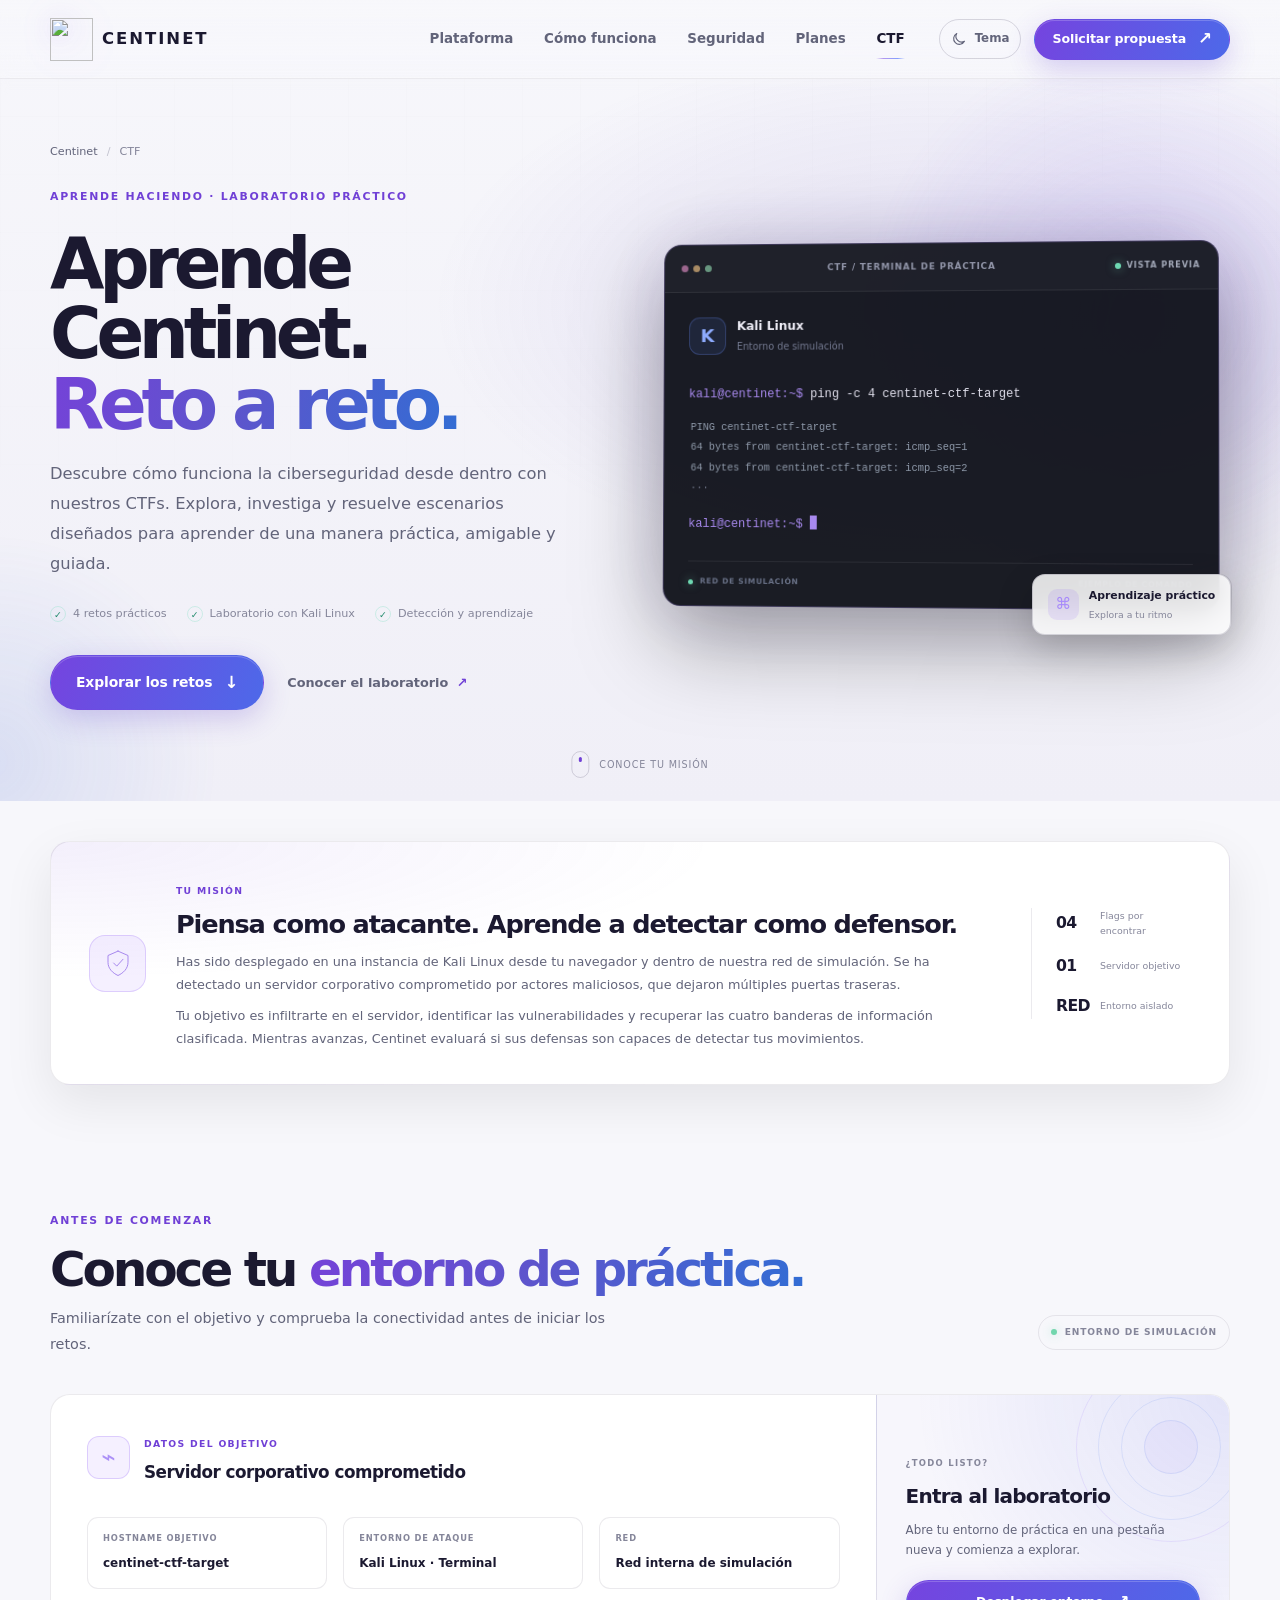
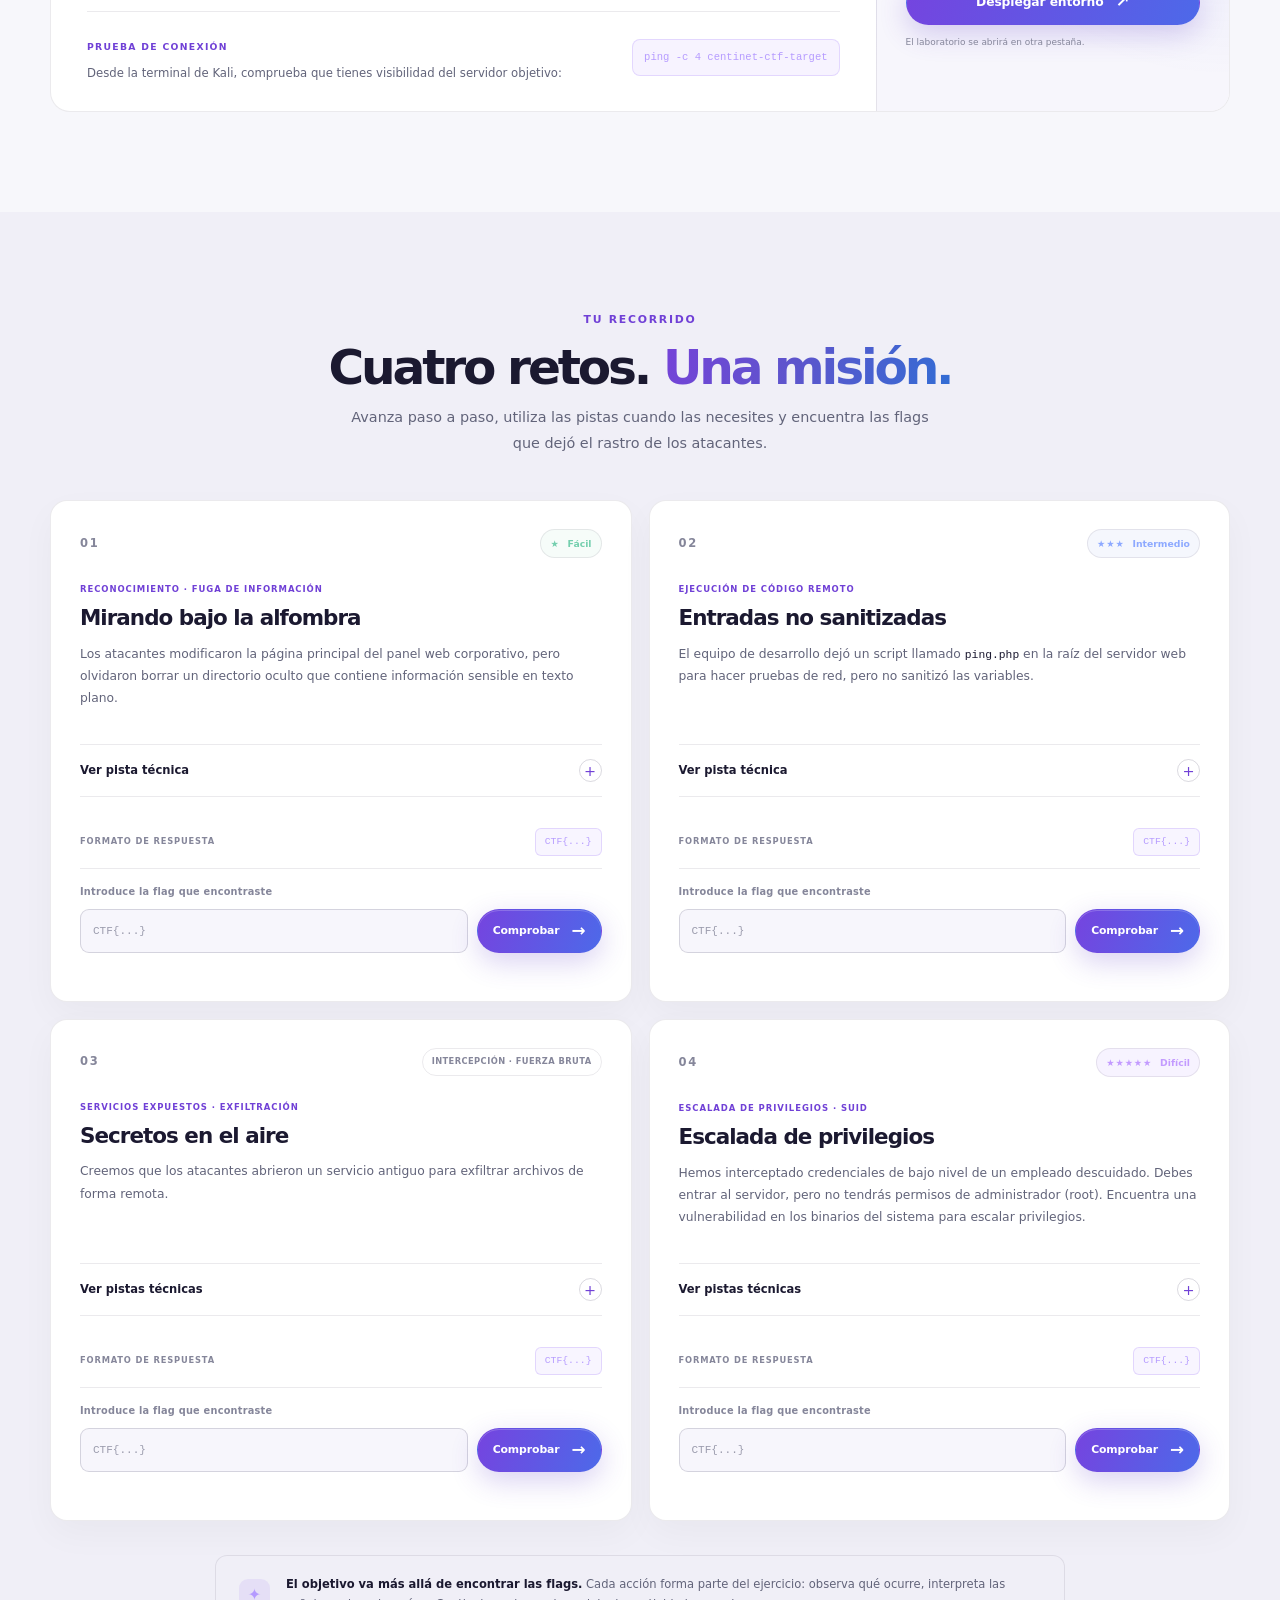
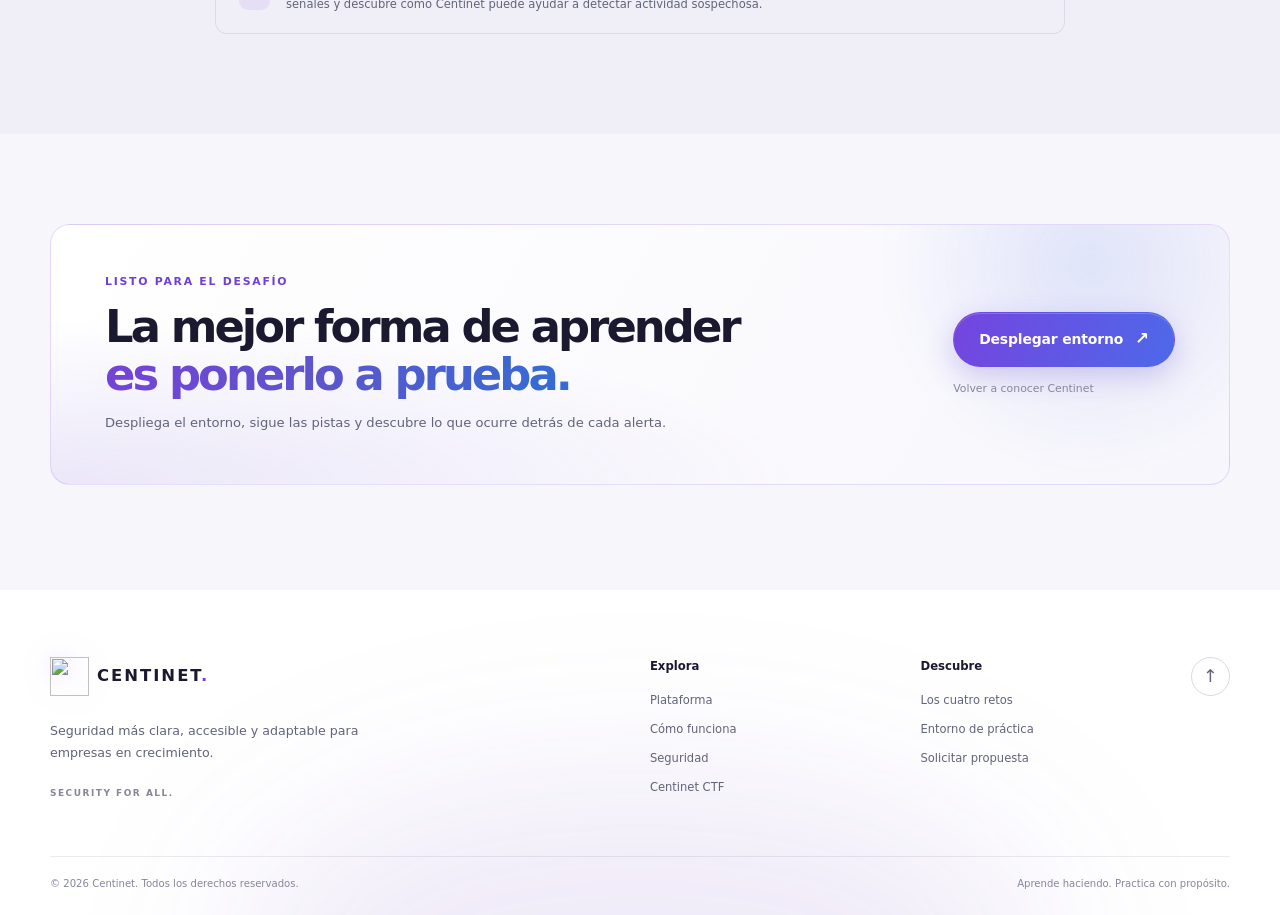
==== Web Site Centinet/ctf.html @ 675d6281 "Add files via upload" ====
<!doctype html>
<html lang="es" data-theme="dark">
<head>
  <meta charset="utf-8">
  <meta name="viewport" content="width=device-width, initial-scale=1">
  <meta name="theme-color" content="#080910">
  <meta name="color-scheme" content="dark light">
  <meta name="description" content="Aprende a utilizar Centinet con retos prácticos de ciberseguridad en un laboratorio controlado de Red Team.">
  <title>Centinet CTF — Aprende haciendo</title>
  <link rel="icon" type="image/png" href="assets/centinet-mark.png">
  <link rel="preload" as="image" href="assets/centinet-mark.png">
  <link rel="stylesheet" href="styles.css">
  <link rel="stylesheet" href="ctf.css">
  <script src="theme.js"></script>
</head>
<body class="ctf-page">
  <a class="skip-link" href="#contenido">Saltar al contenido</a>

  <header class="site-header" id="site-header">
    <div class="container nav-shell">
      <a class="brand" href="index.html" aria-label="Centinet, inicio">
        <img src="assets/centinet-mark.png" alt="" width="48" height="48">
        <span class="brand-word">CENTINET</span>
      </a>

      <nav class="site-nav" id="site-nav" aria-label="Navegación principal">
        <a href="index.html#plataforma">Plataforma</a>
        <a href="index.html#como-funciona">Cómo funciona</a>
        <a href="index.html#seguridad">Seguridad</a>
        <a href="index.html#planes">Planes</a>
        <a class="nav-ctf-link active" href="ctf.html" aria-current="page">CTF</a>
        <a class="nav-mobile-cta" href="index.html#contacto">Solicitar propuesta <span aria-hidden="true">↗</span></a>
      </nav>

      <div class="nav-actions">
        <button class="theme-toggle" type="button" aria-label="Activar modo claro" aria-pressed="false" title="Cambiar tema">
          <svg class="theme-icon theme-icon-sun" viewBox="0 0 24 24" aria-hidden="true"><circle cx="12" cy="12" r="4"></circle><path d="M12 2v2m0 16v2M4.93 4.93l1.42 1.42m11.3 11.3 1.42 1.42M2 12h2m16 0h2M4.93 19.07l1.42-1.42m11.3-11.3 1.42-1.42"></path></svg>
          <svg class="theme-icon theme-icon-moon" viewBox="0 0 24 24" aria-hidden="true"><path d="M20.2 15.4A8.5 8.5 0 0 1 8.6 3.8 8.6 8.6 0 1 0 20.2 15.4Z"></path></svg>
          <span class="theme-label">Tema</span>
        </button>
        <a class="button button-small button-primary nav-cta" href="index.html#contacto">Solicitar propuesta <span aria-hidden="true">↗</span></a>
        <button class="menu-toggle" type="button" aria-label="Abrir menú" aria-expanded="false" aria-controls="site-nav">
          <span></span><span></span>
        </button>
      </div>
    </div>
  </header>

  <main id="contenido">
    <section class="ctf-hero" id="inicio">
      <div class="ctf-hero-grid" aria-hidden="true"></div>
      <div class="ctf-glow ctf-glow-a" aria-hidden="true"></div>
      <div class="ctf-glow ctf-glow-b" aria-hidden="true"></div>
      <div class="container ctf-hero-layout">
        <div class="ctf-hero-copy reveal">
          <div class="ctf-breadcrumb"><a href="index.html">Centinet</a><span>/</span><span>CTF</span></div>
          <div class="eyebrow"></span> APRENDE HACIENDO · LABORATORIO PRÁCTICO</div>
          <h1>Aprende Centinet.<br><span class="gradient-text">Reto a reto.</span></h1>
          <p class="ctf-hero-lead">Descubre cómo funciona la ciberseguridad desde dentro con nuestros CTFs. Explora, investiga y resuelve escenarios diseñados para aprender de una manera práctica, amigable y guiada.</p>
          <div class="ctf-hero-points">
            <span><i aria-hidden="true">✓</i> 4 retos prácticos</span>
            <span><i aria-hidden="true">✓</i> Laboratorio con Kali Linux</span>
            <span><i aria-hidden="true">✓</i> Detección y aprendizaje</span>
          </div>
          <div class="ctf-hero-actions">
            <a class="button button-primary button-large" href="#retos">Explorar los retos <span aria-hidden="true">↓</span></a>
            <a class="ctf-text-link" href="#laboratorio">Conocer el laboratorio <span aria-hidden="true">↗</span></a>
          </div>
        </div>

        <div class="ctf-hero-visual reveal reveal-delay-2" aria-label="Vista ilustrativa del entorno de práctica Centinet CTF">
          <div class="ctf-console-card">
            <div class="ctf-console-top">
              <div class="window-controls" aria-hidden="true"><i></i><i></i><i></i></div>
              <span>CTF / TERMINAL DE PRÁCTICA</span>
              <span class="ctf-console-status"><i></i> VISTA PREVIA</span>
            </div>
            <div class="ctf-console-body">
              <div class="ctf-console-caption"><span class="ctf-kali-mark">K</span><span><b>Kali Linux</b><small>Entorno de simulación</small></span></div>
              <div class="terminal-line"><span class="terminal-prompt">kali@centinet:~$</span> ping -c 4 centinet-ctf-target</div>
              <div class="terminal-output">PING centinet-ctf-target<br>64 bytes from centinet-ctf-target: icmp_seq=1<br>64 bytes from centinet-ctf-target: icmp_seq=2<br><span class="terminal-muted">···</span></div>
              <div class="terminal-line terminal-line-ready"><span class="terminal-prompt">kali@centinet:~$</span> <span class="terminal-cursor"></span></div>
              <div class="ctf-console-footer"><span><i></i> RED DE SIMULACIÓN</span><span>EJEMPLO DE COMANDO</span></div>
            </div>
          </div>
          <div class="ctf-float-tag"><span class="ctf-float-icon">⌘</span><span><b>Aprendizaje práctico</b><small>Explora a tu ritmo</small></span></div>
        </div>
      </div>
      <a class="ctf-scroll" href="#mision"><span></span> Conoce tu misión</a>
    </section>

    <section class="ctf-intro-band" id="mision">
      <div class="container ctf-mission-card reveal">
        <div class="ctf-mission-icon" aria-hidden="true">
          <svg viewBox="0 0 48 48"><path d="M24 5 40 12v11c0 10-7.5 17-16 21C15.5 40 8 33 8 23V12l16-7Z"></path><path d="m17 24 5 5 10-11"></path></svg>
        </div>
        <div class="ctf-mission-copy">
          <span class="ctf-kicker">TU MISIÓN</span>
          <h2>Piensa como atacante. Aprende a detectar como defensor.</h2>
          <p>Has sido desplegado en una instancia de Kali Linux desde tu navegador y dentro de nuestra red de simulación. Se ha detectado un servidor corporativo comprometido por actores maliciosos, que dejaron múltiples puertas traseras.</p>
          <p>Tu objetivo es infiltrarte en el servidor, identificar las vulnerabilidades y recuperar las cuatro banderas de información clasificada. Mientras avanzas, Centinet evaluará si sus defensas son capaces de detectar tus movimientos.</p>
        </div>
        <div class="ctf-mission-stats" aria-label="Resumen del desafío">
          <div><strong>04</strong><span>Flags por encontrar</span></div>
          <div><strong>01</strong><span>Servidor objetivo</span></div>
          <div><strong>RED</strong><span>Entorno aislado</span></div>
        </div>
      </div>
    </section>

    <section class="ctf-section" id="laboratorio">
      <div class="container">
        <div class="ctf-section-heading reveal">
          <div>
            <div class="eyebrow"></span> ANTES DE COMENZAR</div>
            <h2>Conoce tu <span class="gradient-text">entorno de práctica.</span></h2>
            <p>Familiarízate con el objetivo y comprueba la conectividad antes de iniciar los retos.</p>
          </div>
          <div class="ctf-lab-chip"><span></span> ENTORNO DE SIMULACIÓN</div>
        </div>

        <div class="ctf-target-panel reveal">
          <div class="ctf-target-main">
            <div class="ctf-target-heading"><span class="ctf-target-symbol" aria-hidden="true">⌁</span><div><span class="ctf-kicker">DATOS DEL OBJETIVO</span><h3>Servidor corporativo comprometido</h3></div></div>
            <div class="ctf-target-grid">
              <div class="ctf-target-item"><span>HOSTNAME OBJETIVO</span><strong>centinet-ctf-target</strong></div>
              <div class="ctf-target-item"><span>ENTORNO DE ATAQUE</span><strong>Kali Linux · Terminal</strong></div>
              <div class="ctf-target-item"><span>RED</span><strong>Red interna de simulación</strong></div>
            </div>
            <div class="ctf-connect-check"><div><span class="ctf-kicker">PRUEBA DE CONEXIÓN</span><p>Desde la terminal de Kali, comprueba que tienes visibilidad del servidor objetivo:</p></div><code>ping -c 4 centinet-ctf-target</code></div>
          </div>
          <aside class="ctf-deploy-card">
            <span class="ctf-deploy-overline">¿TODO LISTO?</span>
            <div class="ctf-deploy-orbit" aria-hidden="true"><span></span><span></span><span></span></div>
            <h3>Entra al laboratorio</h3>
            <p>Abre tu entorno de práctica en una pestaña nueva y comienza a explorar.</p>
            <a class="button button-primary button-full" href="http://ctf.centinet.ctf" target="_blank" rel="noopener noreferrer">Desplegar entorno <span aria-hidden="true">↗</span></a>
            <small>El laboratorio se abrirá en otra pestaña.</small>
          </aside>
        </div>
      </div>
    </section>

    <section class="ctf-section ctf-challenges-section" id="retos">
      <div class="container">
        <div class="ctf-section-heading ctf-section-heading-centered reveal">
          <div class="eyebrow"></span> TU RECORRIDO</div>
          <h2>Cuatro retos. <span class="gradient-text">Una misión.</span></h2>
          <p>Avanza paso a paso, utiliza las pistas cuando las necesites y encuentra las flags que dejó el rastro de los atacantes.</p>
        </div>

        <div class="ctf-challenge-grid">
          <article class="ctf-challenge-card reveal">
            <div class="ctf-challenge-top"><span class="ctf-challenge-number">01</span><span class="ctf-difficulty difficulty-easy"><span aria-label="Una estrella de cinco">★</span><span>Fácil</span></span></div>
            <div class="ctf-challenge-category">RECONOCIMIENTO · FUGA DE INFORMACIÓN</div>
            <h3>Mirando bajo la alfombra</h3>
            <p class="ctf-challenge-context">Los atacantes modificaron la página principal del panel web corporativo, pero olvidaron borrar un directorio oculto que contiene información sensible en texto plano.</p>
            <details class="ctf-hints">
              <summary><span>Ver pista técnica</span><span class="ctf-details-plus" aria-hidden="true">+</span></summary>
              <div class="ctf-hint-content"><p>Abre Firefox dentro de Kali y visita el servidor objetivo:</p><code>http://centinet-ctf-target</code><p>Revisa la estructura de carpetas. Piensa qué nombre suelen tener los directorios ocultos o secretos en servidores web.</p></div>
            </details>
            <div class="ctf-flag-format"><span>FORMATO DE RESPUESTA</span><code>CTF{...}</code></div>
            <form class="ctf-flag-form" data-flag-check="1" novalidate>
              <label for="flag-entry-1">Introduce la flag que encontraste</label>
              <div class="ctf-flag-entry">
                <input id="flag-entry-1" name="flag" type="text" inputmode="text" maxlength="100" placeholder="CTF{...}" autocomplete="off" autocapitalize="off" spellcheck="false" aria-describedby="flag-feedback-1" required>
                <button class="button button-primary" type="submit">Comprobar <span aria-hidden="true">→</span></button>
              </div>
              <p class="ctf-flag-feedback" id="flag-feedback-1" role="status" aria-live="polite"></p>
            </form>
          </article>

          <article class="ctf-challenge-card reveal reveal-delay-1">
            <div class="ctf-challenge-top"><span class="ctf-challenge-number">02</span><span class="ctf-difficulty difficulty-medium"><span aria-label="Tres estrellas de cinco">★★★</span><span>Intermedio</span></span></div>
            <div class="ctf-challenge-category">EJECUCIÓN DE CÓDIGO REMOTO</div>
            <h3>Entradas no sanitizadas</h3>
            <p class="ctf-challenge-context">El equipo de desarrollo dejó un script llamado <code>ping.php</code> en la raíz del servidor web para hacer pruebas de red, pero no sanitizó las variables.</p>
            <details class="ctf-hints">
              <summary><span>Ver pista técnica</span><span class="ctf-details-plus" aria-hidden="true">+</span></summary>
              <div class="ctf-hint-content"><p>Visita el script y observa el parámetro <code>cmd</code>:</p><code>http://centinet-ctf-target/ping.php</code><p>Prueba a pasar un comando del sistema operativo por la URL:</p><code>http://centinet-ctf-target/ping.php?cmd=ls</code><p>Encuentra el archivo de texto sospechoso y lee su contenido.</p></div>
            </details>
            <div class="ctf-flag-format"><span>FORMATO DE RESPUESTA</span><code>CTF{...}</code></div>
            <form class="ctf-flag-form" data-flag-check="2" novalidate>
              <label for="flag-entry-2">Introduce la flag que encontraste</label>
              <div class="ctf-flag-entry">
                <input id="flag-entry-2" name="flag" type="text" inputmode="text" maxlength="100" placeholder="CTF{...}" autocomplete="off" autocapitalize="off" spellcheck="false" aria-describedby="flag-feedback-2" required>
                <button class="button button-primary" type="submit">Comprobar <span aria-hidden="true">→</span></button>
              </div>
              <p class="ctf-flag-feedback" id="flag-feedback-2" role="status" aria-live="polite"></p>
            </form>
          </article>

          <article class="ctf-challenge-card reveal">
            <div class="ctf-challenge-top"><span class="ctf-challenge-number">03</span><span class="ctf-challenge-type">INTERCEPCIÓN · FUERZA BRUTA</span></div>
            <div class="ctf-challenge-category">SERVICIOS EXPUESTOS · EXFILTRACIÓN</div>
            <h3>Secretos en el aire</h3>
            <p class="ctf-challenge-context">Creemos que los atacantes abrieron un servicio antiguo para exfiltrar archivos de forma remota.</p>
            <details class="ctf-hints">
              <summary><span>Ver pistas técnicas</span><span class="ctf-details-plus" aria-hidden="true">+</span></summary>
              <div class="ctf-hint-content">
                <p><b>Pista 1.</b> Escanea los puertos y servicios abiertos:</p><code>nmap -sV centinet-ctf-target</code>
                <p><b>Pista 2.</b> Si encuentras FTP en el puerto 21, prueba las credenciales filtradas:</p>
                <div class="ctf-credentials"><span>Usuario <b>ftpuser</b></span><span>Contraseña <b>ftp123</b></span></div>
                <p><b>Pista 3.</b> Utiliza <code>wget</code> para extraer el archivo desde el entorno restringido. La sintaxis general es:</p>
                <code>wget ftp://usuario:contraseña@objetivo/archivo.txt</code>
              </div>
            </details>
            <div class="ctf-flag-format"><span>FORMATO DE RESPUESTA</span><code>CTF{...}</code></div>
            <form class="ctf-flag-form" data-flag-check="3" novalidate>
              <label for="flag-entry-3">Introduce la flag que encontraste</label>
              <div class="ctf-flag-entry">
                <input id="flag-entry-3" name="flag" type="text" inputmode="text" maxlength="100" placeholder="CTF{...}" autocomplete="off" autocapitalize="off" spellcheck="false" aria-describedby="flag-feedback-3" required>
                <button class="button button-primary" type="submit">Comprobar <span aria-hidden="true">→</span></button>
              </div>
              <p class="ctf-flag-feedback" id="flag-feedback-3" role="status" aria-live="polite"></p>
            </form>
          </article>

          <article class="ctf-challenge-card reveal reveal-delay-1">
            <div class="ctf-challenge-top"><span class="ctf-challenge-number">04</span><span class="ctf-difficulty difficulty-hard"><span aria-label="Cinco estrellas de cinco">★★★★★</span><span>Difícil</span></span></div>
            <div class="ctf-challenge-category">ESCALADA DE PRIVILEGIOS · SUID</div>
            <h3>Escalada de privilegios</h3>
            <p class="ctf-challenge-context">Hemos interceptado credenciales de bajo nivel de un empleado descuidado. Debes entrar al servidor, pero no tendrás permisos de administrador (root). Encuentra una vulnerabilidad en los binarios del sistema para escalar privilegios.</p>
            <details class="ctf-hints">
              <summary><span>Ver pistas técnicas</span><span class="ctf-details-plus" aria-hidden="true">+</span></summary>
              <div class="ctf-hint-content">
                <p><b>Pista 1.</b> Conéctate por SSH desde tu terminal:</p><code>ssh sysadmin@centinet-ctf-target</code>
                <div class="ctf-credentials"><span>Contraseña <b>sysadmin</b></span></div>
                <p><b>Pista 2.</b> Busca binarios que tengan activado el bit SUID. Revisa:</p><code>/usr/local/bin/</code>
                <p>Si encuentras una versión modificada de <code>find</code>, consulta GTFOBins para conocer cómo puede utilizarse para obtener una shell con permisos de root.</p>
                <p><b>Pista 3.</b> Cuando tengas permisos de root, busca la bandera en la carpeta personal del usuario.</p>
              </div>
            </details>
            <div class="ctf-flag-format"><span>FORMATO DE RESPUESTA</span><code>CTF{...}</code></div>
            <form class="ctf-flag-form" data-flag-check="4" novalidate>
              <label for="flag-entry-4">Introduce la flag que encontraste</label>
              <div class="ctf-flag-entry">
                <input id="flag-entry-4" name="flag" type="text" inputmode="text" maxlength="100" placeholder="CTF{...}" autocomplete="off" autocapitalize="off" spellcheck="false" aria-describedby="flag-feedback-4" required>
                <button class="button button-primary" type="submit">Comprobar <span aria-hidden="true">→</span></button>
              </div>
              <p class="ctf-flag-feedback" id="flag-feedback-4" role="status" aria-live="polite"></p>
            </form>
          </article>
        </div>

        <div class="ctf-finish-note reveal"><span class="ctf-finish-mark" aria-hidden="true">✦</span><p><b>El objetivo va más allá de encontrar las flags.</b> Cada acción forma parte del ejercicio: observa qué ocurre, interpreta las señales y descubre cómo Centinet puede ayudar a detectar actividad sospechosa.</p></div>
      </div>
    </section>

    <section class="ctf-final-section">
      <div class="container ctf-final-panel reveal">
        <div class="ctf-final-glow" aria-hidden="true"></div>
        <div class="ctf-final-copy"><div class="eyebrow"></span> LISTO PARA EL DESAFÍO</div><h2>La mejor forma de aprender<br><span class="gradient-text">es ponerlo a prueba.</span></h2><p>Despliega el entorno, sigue las pistas y descubre lo que ocurre detrás de cada alerta.</p></div>
        <div class="ctf-final-actions"><a class="button button-primary button-large" href="http://ctf.centinet.ctf" target="_blank" rel="noopener noreferrer">Desplegar entorno <span aria-hidden="true">↗</span></a><a class="ctf-back-link" href="index.html">Volver a conocer Centinet</a></div>
      </div>
    </section>
  </main>

  <footer class="site-footer">
    <div class="container footer-main">
      <div class="footer-brand-block">
        <a class="brand footer-brand" href="index.html" aria-label="Centinet, volver al inicio"><img src="assets/centinet-mark.png" alt="" width="44" height="44"><span class="brand-word">CENTINET<span class="brand-period">.</span></span></a>
        <p>Seguridad más clara, accesible y adaptable para empresas en crecimiento.</p>
        <span class="footer-tagline">SECURITY FOR ALL.</span>
      </div>
      <div class="footer-column"><strong>Explora</strong><a href="index.html#plataforma">Plataforma</a><a href="index.html#como-funciona">Cómo funciona</a><a href="index.html#seguridad">Seguridad</a><a href="ctf.html" aria-current="page">Centinet CTF</a></div>
      <div class="footer-column"><strong>Descubre</strong><a href="#retos">Los cuatro retos</a><a href="#laboratorio">Entorno de práctica</a><a href="index.html#contacto">Solicitar propuesta</a></div>
      <a class="back-to-top" href="#inicio" aria-label="Volver al inicio">↑</a>
    </div>
    <div class="container footer-bottom"><span>© <span id="current-year">2026</span> Centinet. Todos los derechos reservados.</span><span>Aprende haciendo. Practica con propósito.</span></div>
  </footer>

  <script src="app.js" defer></script>
</body>
</html>
---- Web Site Centinet/styles.css ----
/* =========================================================
   CENTINET — PRODUCT WEBSITE
   Responsive, accessible and framework-free.
   ========================================================= */

:root {
  color-scheme: dark;
  --bg: #080910;
  --bg-soft: #0c0e18;
  --surface: #10121e;
  --surface-2: #141725;
  --surface-3: #191c2d;
  --text: #f7f7fc;
  --muted: #a2a5b8;
  --muted-2: #74798f;
  --line: rgba(255,255,255,.085);
  --line-strong: rgba(255,255,255,.14);
  --purple: #8d5cf6;
  --purple-2: #6938d1;
  --blue: #4779f5;
  --cyan: #72c5ff;
  --success: #75dfbd;
  --container: 1180px;
  --radius: 24px;
  --shadow: 0 30px 90px rgba(0,0,0,.38);
  --header-bg: rgba(8,9,16,.76);
  --card-gradient: linear-gradient(145deg, rgba(255,255,255,.045), rgba(255,255,255,.012));
}

html[data-theme="light"] {
  color-scheme: light;
  --bg: #f7f7fb;
  --bg-soft: #f0eff7;
  --surface: #ffffff;
  --surface-2: #f7f6fc;
  --surface-3: #efedf8;
  --text: #1b1930;
  --muted: #62647a;
  --muted-2: #85869a;
  --line: rgba(34,27,61,.09);
  --line-strong: rgba(34,27,61,.16);
  --purple: #7040d6;
  --purple-2: #5428b1;
  --blue: #315dd1;
  --cyan: #2478ad;
  --success: #208a6b;
  --shadow: 0 28px 75px rgba(46,34,82,.12);
  --header-bg: rgba(247,247,251,.82);
  --card-gradient: linear-gradient(145deg, rgba(255,255,255,.96), rgba(246,244,252,.92));
}

*, *::before, *::after { box-sizing: border-box; }
html { scroll-behavior: smooth; scroll-padding-top: 96px; background: var(--bg); }
body {
  margin: 0;
  overflow-x: hidden;
  color: var(--text);
  background: var(--bg);
  font-family: Inter, ui-sans-serif, system-ui, -apple-system, BlinkMacSystemFont, "Segoe UI", sans-serif;
  font-size: 16px;
  line-height: 1.65;
  -webkit-font-smoothing: antialiased;
  text-rendering: optimizeLegibility;
}
::selection { color: #fff; background: rgba(126,82,228,.78); }
a { color: inherit; text-decoration: none; }
button, input, textarea, select { font: inherit; }
button, a { -webkit-tap-highlight-color: transparent; }
img, svg { display: block; max-width: 100%; }
button:focus-visible, a:focus-visible, input:focus-visible, textarea:focus-visible, select:focus-visible, summary:focus-visible { outline: 2px solid var(--purple); outline-offset: 4px; }
.container { width: min(calc(100% - 48px), var(--container)); margin-inline: auto; }
.section { position: relative; padding: 118px 0; }
.skip-link { position: fixed; top: -60px; left: 18px; z-index: 999; padding: 10px 16px; color: #fff; background: #5428b1; border-radius: 999px; transition: top .2s ease; }
.skip-link:focus { top: 16px; }

/* Header */
.site-header { position: fixed; z-index: 100; inset: 0 0 auto; border-bottom: 1px solid transparent; background: var(--header-bg); backdrop-filter: blur(18px) saturate(1.35); -webkit-backdrop-filter: blur(18px) saturate(1.35); transition: border-color .25s ease, box-shadow .25s ease, background .25s ease; }
.site-header.is-scrolled { border-color: var(--line); box-shadow: 0 8px 34px rgba(0,0,0,.08); }
.nav-shell { min-height: 78px; display: flex; align-items: center; gap: 34px; }
.brand { display: inline-flex; align-items: center; flex: 0 0 auto; gap: 9px; }
.brand img { width: 43px; height: 43px; object-fit: contain; filter: drop-shadow(0 0 14px rgba(130,80,240,.2)); }
.brand-word { color: var(--text); font-size: 1.03rem; font-weight: 850; letter-spacing: .12em; line-height: 1; }
.brand-period { color: var(--purple); }
.site-nav { display: flex; align-items: center; justify-content: center; gap: clamp(18px, 2.4vw, 34px); margin-left: auto; }
.site-nav > a { color: var(--muted); font-size: .84rem; font-weight: 570; transition: color .2s ease; }
.site-nav > a:hover, .site-nav > a.active { color: var(--text); }
.nav-actions { display: flex; align-items: center; gap: 13px; }
.theme-toggle { display: inline-flex; align-items: center; gap: 8px; padding: 9px 11px; border: 1px solid var(--line-strong); border-radius: 999px; color: var(--muted); background: transparent; cursor: pointer; transition: border-color .2s ease, color .2s ease, background .2s ease; }
.theme-toggle:hover { color: var(--text); border-color: var(--purple); background: rgba(130,87,230,.07); }
.theme-icon { width: 16px; height: 16px; fill: none; stroke: currentColor; stroke-width: 1.7; stroke-linecap: round; stroke-linejoin: round; }
.theme-icon-moon { display: none; }
html[data-theme="light"] .theme-icon-sun { display: none; }
html[data-theme="light"] .theme-icon-moon { display: block; }
.theme-label { font-size: .74rem; font-weight: 650; }
.button { display: inline-flex; justify-content: center; align-items: center; gap: 12px; min-height: 48px; padding: 0 21px; border: 1px solid transparent; border-radius: 999px; font-size: .87rem; font-weight: 720; letter-spacing: -.01em; cursor: pointer; transition: transform .22s ease, box-shadow .22s ease, background .22s ease, border-color .22s ease; }
.button:hover { transform: translateY(-2px); }
.button span[aria-hidden="true"] { font-size: 1.05rem; transition: transform .2s ease; }
.button:hover span[aria-hidden="true"] { transform: translate(2px,-2px); }
.button-primary { color: #fff; background: linear-gradient(110deg, #7544df, #4d69e9); box-shadow: 0 9px 28px rgba(95,61,201,.24), inset 0 1px 0 rgba(255,255,255,.2); }
.button-primary:hover { box-shadow: 0 14px 34px rgba(95,61,201,.36), inset 0 1px 0 rgba(255,255,255,.25); }
.button-secondary { color: var(--text); border-color: var(--line-strong); background: rgba(255,255,255,.025); }
.button-secondary:hover { border-color: rgba(141,92,246,.6); background: rgba(141,92,246,.07); }
.button-small { min-height: 41px; padding-inline: 17px; font-size: .79rem; }
.button-large { min-height: 55px; padding-inline: 25px; }
.button-full { width: 100%; }
.nav-mobile-cta, .menu-toggle { display: none; }

/* Hero */
.hero { position: relative; isolation: isolate; min-height: 770px; display: flex; align-items: center; padding: 148px 0 90px; overflow: hidden; background: radial-gradient(ellipse at 76% 44%, rgba(92,65,187,.14), transparent 36%), linear-gradient(180deg, var(--bg), var(--bg-soft)); }
.hero-grid-pattern { position: absolute; z-index: -2; inset: 0; opacity: .22; background-image: linear-gradient(rgba(255,255,255,.045) 1px, transparent 1px), linear-gradient(90deg, rgba(255,255,255,.045) 1px, transparent 1px); background-size: 58px 58px; mask-image: linear-gradient(to bottom, black, transparent 93%); }
html[data-theme="light"] .hero-grid-pattern { opacity: .22; background-image: linear-gradient(rgba(40,32,76,.065) 1px, transparent 1px), linear-gradient(90deg, rgba(40,32,76,.065) 1px, transparent 1px); }
.hero-glow { position: absolute; z-index: -1; pointer-events: none; border-radius: 50%; filter: blur(2px); }
.hero-glow-one { width: 570px; height: 570px; right: -90px; top: 80px; background: radial-gradient(circle, rgba(104,70,218,.16), transparent 68%); }
.hero-glow-two { width: 390px; height: 390px; left: -210px; bottom: 0; background: radial-gradient(circle, rgba(45,96,216,.10), transparent 70%); }
.hero-layout { position: relative; z-index: 1; display: grid; grid-template-columns: minmax(0,.91fr) minmax(0,1.09fr); align-items: center; gap: clamp(34px,5vw,74px); }
.hero-copy { max-width: 555px; }
.eyebrow { display: flex; align-items: center; gap: 11px; color: var(--purple); font-size: .68rem; font-weight: 800; letter-spacing: .16em; line-height: 1.4; }
.eyebrow-line { display: inline-block; width: 26px; height: 1px; flex: 0 0 auto; background: linear-gradient(90deg, var(--purple), var(--blue)); }
.hero h1 { margin: 25px 0 22px; font-size: clamp(3.25rem,5.7vw,5.6rem); line-height: .99; font-weight: 780; letter-spacing: -.075em; }
.gradient-text { color: transparent; background: linear-gradient(105deg, #aa82ff 0%, #7d68ed 46%, #5898f5 100%); background-clip: text; -webkit-background-clip: text; }
html[data-theme="light"] .gradient-text { background-image: linear-gradient(105deg, #7542d8 0%, #5d55cc 46%, #326dd4 100%); }
.hero-lead { max-width: 520px; margin: 0; color: var(--muted); font-size: clamp(1rem,1.2vw,1.1rem); line-height: 1.8; }
.hero-actions { display: flex; align-items: center; flex-wrap: wrap; gap: 12px; margin-top: 33px; }
.play-icon { display: inline-grid; width: 20px; height: 20px; place-items: center; border: 1px solid var(--line-strong); border-radius: 50%; font-size: .57rem; padding-left: 2px; }
.hero-assurance { display: flex; align-items: center; gap: 11px; max-width: 475px; margin-top: 29px; }
.assurance-mark { display: grid; width: 21px; height: 21px; flex: 0 0 auto; place-items: center; border: 1px solid rgba(117,223,189,.38); border-radius: 50%; color: var(--success); font-size: .72rem; }
.hero-assurance p { margin: 0; color: var(--muted-2); font-size: .78rem; line-height: 1.55; }
.hero-metrics { display: flex; align-items: stretch; gap: 0; margin-top: 42px; padding-top: 23px; border-top: 1px solid var(--line); }
.hero-metrics > div { display: flex; flex-direction: column; gap: 2px; padding: 0 23px; border-left: 1px solid var(--line); }
.hero-metrics > div:first-child { padding-left: 0; border-left: 0; }
.hero-metrics strong { font-size: .91rem; font-weight: 750; letter-spacing: -.02em; }
.hero-metrics span { color: var(--muted-2); font-size: .69rem; }
.hero-visual { position: relative; min-width: 0; padding: 28px 5px 24px; }
.dashboard-frame { position: relative; z-index: 2; overflow: hidden; border: 1px solid rgba(161,139,226,.3); border-radius: 16px; background: #08090d; box-shadow: 0 36px 100px rgba(0,0,0,.48), 0 0 70px rgba(108,74,214,.13); transform: perspective(1500px) rotateY(-5deg) rotateX(1.2deg); transition: transform .55s cubic-bezier(.2,.75,.25,1), box-shadow .55s ease; }
.dashboard-frame:hover { transform: perspective(1500px) rotateY(-1deg) rotateX(0); box-shadow: 0 42px 110px rgba(0,0,0,.48), 0 0 90px rgba(108,74,214,.18); }
.dashboard-toolbar { height: 43px; display: flex; align-items: center; justify-content: space-between; gap: 10px; padding: 0 13px; border-bottom: 1px solid rgba(255,255,255,.08); color: #a6a8b5; background: #11121b; }
.window-controls { display: flex; gap: 5px; }
.window-controls i, .terminal-dots i { width: 7px; height: 7px; border-radius: 50%; background: #4f5260; }
.window-controls i:first-child, .terminal-dots i:first-child { background: #ed777b; }
.window-controls i:nth-child(2), .terminal-dots i:nth-child(2) { background: #e7b45e; }
.window-controls i:nth-child(3), .terminal-dots i:nth-child(3) { background: #6bc79a; }
.dashboard-caption { color: #dedeea; font-size: .56rem; font-weight: 800; letter-spacing: .14em; }
.dashboard-caption span { padding-inline: 4px; color: #797d91; }
.dashboard-live { display: flex; align-items: center; gap: 6px; font-size: .52rem; letter-spacing: .09em; color: #a7aabd; }
.dashboard-live i, .terminal-state i { width: 6px; height: 6px; border-radius: 50%; background: #60d8ae; box-shadow: 0 0 10px rgba(96,216,174,.65); }
.dashboard-image { width: 100%; height: auto; }
.dashboard-image-note { position: absolute; right: 10px; bottom: 9px; padding: 4px 8px; border: 1px solid rgba(255,255,255,.1); border-radius: 5px; color: #d2d3df; background: rgba(10,11,17,.82); font-size: .52rem; letter-spacing: .03em; }
.visual-orbit { position: absolute; z-index: 0; border: 1px solid rgba(133,99,229,.22); border-radius: 50%; pointer-events: none; }
.visual-orbit-a { width: 470px; height: 470px; right: 0; top: -55px; }
.visual-orbit-b { width: 570px; height: 570px; right: -42px; top: -105px; border-color: rgba(72,119,220,.13); }
.floating-card { position: absolute; z-index: 4; display: flex; align-items: center; gap: 10px; padding: 12px 15px; border: 1px solid rgba(163,144,227,.25); border-radius: 13px; background: rgba(18,19,31,.88); box-shadow: 0 15px 42px rgba(0,0,0,.25); backdrop-filter: blur(14px); }
html[data-theme="light"] .floating-card { background: rgba(255,255,255,.92); }
.floating-card-top { top: 0; right: -11px; }
.floating-card-bottom { bottom: 2px; left: -22px; }
.floating-icon { display: grid; width: 30px; height: 30px; place-items: center; border-radius: 9px; color: #9d7bff; background: rgba(132,88,236,.15); font-size: .9rem; font-weight: 800; }
.floating-card strong, .floating-card small { display: block; white-space: nowrap; }
.floating-card strong { color: var(--text); font-size: .7rem; }
.floating-card small { margin-top: 1px; color: var(--muted-2); font-size: .6rem; }
.floating-pulse { display: flex; align-items: center; gap: 3px; width: 30px; height: 30px; justify-content: center; border-radius: 9px; background: rgba(62,124,228,.13); }
.floating-pulse i { width: 3px; border-radius: 4px; background: #6e9af8; animation: equalize 1.1s ease-in-out infinite alternate; }
.floating-pulse i:nth-child(1) { height: 9px; }
.floating-pulse i:nth-child(2) { height: 16px; animation-delay: .2s; }
.floating-pulse i:nth-child(3) { height: 12px; animation-delay: .4s; }
.hero-scroll { position: absolute; bottom: 24px; left: 50%; display: flex; align-items: center; gap: 10px; transform: translateX(-50%); color: var(--muted-2); font-size: .63rem; letter-spacing: .08em; text-transform: uppercase; }
.hero-scroll span { width: 19px; height: 29px; border: 1px solid var(--line-strong); border-radius: 20px; position: relative; }
.hero-scroll span::after { content: ""; position: absolute; top: 6px; left: 50%; width: 3px; height: 5px; border-radius: 4px; background: var(--purple); transform: translateX(-50%); animation: scroll-dot 1.6s ease infinite; }

/* Technology strip */
.technology-band { border-top: 1px solid var(--line); border-bottom: 1px solid var(--line); background: var(--surface); }
.technology-inner { min-height: 102px; display: flex; flex-direction: column; align-items: center; justify-content: center; gap: 17px; }
.technology-label { color: var(--muted-2); font-size: .6rem; font-weight: 800; letter-spacing: .19em; }
.technology-list { width: 100%; display: flex; flex-wrap: wrap; align-items: center; justify-content: space-around; gap: 15px 27px; color: var(--muted); }
.technology-list span { font-size: .78rem; font-weight: 820; letter-spacing: .09em; opacity: .76; }
.technology-list i { width: 3px; height: 3px; border-radius: 50%; background: var(--purple); opacity: .85; }

/* Headings and cards */
.section-heading { margin-bottom: 54px; }
.section-heading h2, .difference-copy h2, .faq-intro h2, .contact-copy h2 { margin: 18px 0 17px; font-size: clamp(2.3rem,4.4vw,3.8rem); line-height: 1.08; font-weight: 750; letter-spacing: -.065em; }
.section-heading p { max-width: 675px; margin: 0; color: var(--muted); font-size: .98rem; line-height: 1.8; }
.section-heading-centered { max-width: 780px; margin-inline: auto; text-align: center; }
.section-heading-centered .eyebrow { justify-content: center; }
.section-heading-centered p { margin-inline: auto; }
.section-heading-centered h2 br { display: block; }
.split-heading { display: grid; grid-template-columns: minmax(0,1.04fr) minmax(270px,.78fr); align-items: end; gap: 70px; }
.split-heading h2 { max-width: 660px; margin-bottom: 0; }
.split-heading > p { max-width: 440px; margin: 0 0 5px; }
.platform-section { background: var(--bg); }
.value-grid { display: grid; grid-template-columns: repeat(3,minmax(0,1fr)); gap: 17px; }
.value-card { position: relative; min-height: 315px; overflow: hidden; padding: 29px 28px 27px; border: 1px solid var(--line); border-radius: 19px; background: var(--card-gradient); transition: transform .28s ease, border-color .28s ease, box-shadow .28s ease; }
.value-card::before { content: ""; position: absolute; right: -62px; top: -78px; width: 190px; height: 190px; border-radius: 50%; background: radial-gradient(circle, rgba(125,82,227,.13), transparent 68%); opacity: 0; transition: opacity .3s ease; }
.value-card:hover { transform: translateY(-7px); border-color: rgba(141,92,246,.42); box-shadow: 0 20px 48px rgba(0,0,0,.16); }
.value-card:hover::before { opacity: 1; }
.value-card-featured { border-color: rgba(141,92,246,.35); background: linear-gradient(145deg, rgba(116,73,210,.13), rgba(255,255,255,.015)); }
.value-number { position: absolute; top: 27px; right: 27px; color: var(--muted-2); font-size: .67rem; letter-spacing: .12em; }
.value-icon { display: grid; width: 52px; height: 52px; place-items: center; margin-bottom: 33px; border: 1px solid rgba(143,100,235,.23); border-radius: 15px; background: rgba(132,91,230,.10); color: #a98aff; }
.value-icon svg, .process-icon svg { width: 28px; height: 28px; fill: none; stroke: currentColor; stroke-width: 1.6; stroke-linecap: round; stroke-linejoin: round; }
.value-icon-blue { color: #83a8ff; border-color: rgba(72,127,245,.25); background: rgba(72,127,245,.1); }
.value-icon-lilac { color: #c39cff; }
.value-card h3 { margin: 0 0 10px; font-size: 1.18rem; letter-spacing: -.035em; }
.value-card p { min-height: 81px; margin: 0; color: var(--muted); font-size: .87rem; line-height: 1.75; }
.card-link { display: flex; align-items: center; justify-content: space-between; margin-top: 23px; padding-top: 15px; border-top: 1px solid var(--line); color: var(--muted-2); font-size: .7rem; font-weight: 650; }
.card-link b { color: var(--purple); font-size: .95rem; }

/* Difference */
.difference-section { overflow: hidden; border-block: 1px solid var(--line); background: linear-gradient(110deg, var(--surface), var(--bg-soft)); }
.difference-layout { display: grid; grid-template-columns: minmax(0,.94fr) minmax(0,1.06fr); align-items: center; gap: clamp(48px,8vw,110px); }
.difference-copy h2 { margin-top: 22px; }
.difference-copy > p { max-width: 520px; margin: 0; color: var(--muted); font-size: .94rem; line-height: 1.85; }
.text-link { display: inline-flex; align-items: center; gap: 13px; margin-top: 28px; color: var(--text); font-size: .82rem; font-weight: 700; }
.text-link span { color: var(--purple); font-size: 1.1rem; transition: transform .2s ease; }
.text-link:hover span { transform: translateX(5px); }
.difference-list { display: flex; flex-direction: column; gap: 13px; }
.difference-row { display: flex; align-items: flex-start; gap: 17px; padding: 22px; border: 1px solid var(--line); border-radius: 15px; background: rgba(255,255,255,.018); }
.difference-row-muted { opacity: .76; }
.difference-row-active { border-color: rgba(134,91,235,.4); background: linear-gradient(115deg, rgba(121,77,217,.13), rgba(56,93,190,.06)); box-shadow: 0 15px 45px rgba(79,53,155,.09); }
.difference-symbol { display: grid; width: 32px; height: 32px; flex: 0 0 auto; place-items: center; border: 1px solid var(--line-strong); border-radius: 10px; color: var(--muted-2); font-size: .9rem; }
.difference-row-active .difference-symbol { border-color: rgba(141,92,246,.36); color: #b193ff; background: rgba(141,92,246,.13); }
.difference-row small { display: block; margin-bottom: 5px; color: var(--muted-2); font-size: .59rem; font-weight: 800; letter-spacing: .12em; }
.difference-row strong { display: block; font-size: .95rem; letter-spacing: -.02em; }
.difference-row p { margin: 4px 0 0; color: var(--muted); font-size: .79rem; line-height: 1.65; }
.difference-footnote { display: flex; align-items: center; gap: 9px; padding: 3px 4px; color: var(--muted-2); font-size: .68rem; }
.difference-footnote span { width: 6px; height: 6px; border-radius: 50%; background: var(--purple); box-shadow: 0 0 10px var(--purple); }

/* How it works */
.how-section { background: var(--bg); }
.process-flow { display: grid; grid-template-columns: minmax(0,1fr) 34px minmax(0,1fr) 34px minmax(0,1fr) 34px minmax(0,1fr); align-items: center; gap: 9px; margin: 12px 0 72px; }
.process-step { min-width: 0; min-height: 235px; padding: 23px 20px 20px; border: 1px solid var(--line); border-radius: 16px; background: var(--card-gradient); transition: transform .25s ease, border-color .25s ease; }
.process-step:hover { transform: translateY(-5px); border-color: rgba(141,92,246,.35); }
.process-step-highlight { border-color: rgba(141,92,246,.39); background: linear-gradient(150deg, rgba(121,76,216,.14), rgba(255,255,255,.015)); }
.process-index { display: block; color: var(--muted-2); font-size: .63rem; font-weight: 800; letter-spacing: .12em; }
.process-icon { display: grid; width: 46px; height: 46px; place-items: center; margin: 18px 0 16px; border: 1px solid rgba(141,92,246,.25); border-radius: 13px; color: #a98aff; background: rgba(141,92,246,.09); }
.process-step h3 { margin: 0 0 7px; font-size: .96rem; letter-spacing: -.025em; }
.process-step p { min-height: 62px; margin: 0; color: var(--muted); font-size: .75rem; line-height: 1.65; }
.process-tech { display: inline-block; margin-top: 14px; color: var(--muted-2); font-size: .54rem; font-weight: 800; letter-spacing: .08em; }
.process-connector { position: relative; height: 1px; background: linear-gradient(90deg, rgba(141,92,246,.2), rgba(79,129,235,.6), rgba(141,92,246,.2)); }
.process-connector span { position: absolute; top: 50%; right: -1px; width: 6px; height: 6px; border-top: 1px solid var(--blue); border-right: 1px solid var(--blue); transform: translateY(-50%) rotate(45deg); }
.trp-panel { display: grid; grid-template-columns: minmax(0,.95fr) minmax(0,1.05fr); align-items: center; gap: 54px; padding: 42px; border: 1px solid rgba(131,91,229,.27); border-radius: 23px; background: radial-gradient(ellipse at 10% 0%, rgba(125,82,227,.13), transparent 56%), var(--surface); }
.trp-panel-copy h3 { max-width: 500px; margin: 17px 0 13px; font-size: clamp(1.6rem,3vw,2.35rem); line-height: 1.15; letter-spacing: -.055em; }
.trp-panel-copy p { max-width: 500px; margin: 0; color: var(--muted); font-size: .86rem; line-height: 1.8; }
.tag-row { display: flex; flex-wrap: wrap; gap: 8px; margin-top: 23px; }
.tag-row span { padding: 6px 10px; border: 1px solid var(--line-strong); border-radius: 999px; color: var(--muted); background: rgba(255,255,255,.018); font-size: .65rem; font-weight: 650; }
.terminal-card { overflow: hidden; border: 1px solid rgba(255,255,255,.10); border-radius: 13px; background: #0a0c14; box-shadow: 0 20px 55px rgba(0,0,0,.23); }
.terminal-top { display: flex; align-items: center; justify-content: space-between; gap: 12px; min-height: 42px; padding: 0 14px; border-bottom: 1px solid rgba(255,255,255,.07); color: #969aaf; font-size: .63rem; }
.terminal-dots { display: flex; gap: 5px; }
.terminal-dots i { width: 6px; height: 6px; }
.terminal-state { display: flex; align-items: center; gap: 6px; color: #62caa8; font-size: .53rem; font-weight: 800; letter-spacing: .08em; }
.terminal-state i { width: 5px; height: 5px; }
.terminal-card pre { overflow-x: auto; margin: 0; padding: 25px 24px 28px; color: #e4e5f1; font: 500 .79rem/2.05 ui-monospace, SFMono-Regular, Menlo, Consolas, monospace; }
.terminal-key { color: #b394ff; }
.terminal-muted { color: #777d96; }
.terminal-success { color: #7cdcb4; }

/* Security */
.security-section { overflow: hidden; background: linear-gradient(180deg, var(--surface), var(--bg)); }
.cia-grid { display: grid; grid-template-columns: repeat(3,minmax(0,1fr)); gap: 16px; }
.cia-card { position: relative; min-height: 300px; padding: 27px 27px 25px; border: 1px solid var(--line); border-radius: 18px; background: var(--card-gradient); transition: transform .25s ease, border-color .25s ease; }
.cia-card:hover { transform: translateY(-5px); border-color: rgba(141,92,246,.36); }
.cia-header { display: flex; align-items: center; justify-content: space-between; gap: 10px; margin-bottom: 30px; }
.cia-letter { display: grid; width: 47px; height: 47px; place-items: center; border: 1px solid rgba(141,92,246,.34); border-radius: 14px; color: #b495ff; background: rgba(141,92,246,.11); font-size: 1.2rem; font-weight: 800; }
.cia-card:nth-child(2) .cia-letter { color: #88aaff; border-color: rgba(72,127,245,.32); background: rgba(72,127,245,.1); }
.cia-card:nth-child(3) .cia-letter { color: #78d6c4; border-color: rgba(83,196,171,.28); background: rgba(83,196,171,.09); }
.cia-label { color: var(--muted-2); font-size: .58rem; font-weight: 800; letter-spacing: .11em; }
.cia-card h3 { margin: 0 0 10px; font-size: 1.17rem; letter-spacing: -.035em; }
.cia-card p { min-height: 100px; margin: 0; color: var(--muted); font-size: .82rem; line-height: 1.75; }
.cia-tags { display: flex; flex-wrap: wrap; gap: 7px; margin-top: 18px; }
.cia-tags span { padding: 5px 8px; border-radius: 6px; color: var(--muted); background: var(--surface-3); font-size: .58rem; font-weight: 700; }
.security-bottom { display: grid; grid-template-columns: .65fr 1.35fr; align-items: center; gap: 35px; margin-top: 28px; padding: 25px 28px; border: 1px solid var(--line); border-radius: 15px; background: rgba(255,255,255,.018); }
.security-bottom-kicker { color: var(--purple); font-size: .58rem; font-weight: 850; letter-spacing: .12em; }
.security-bottom h3 { margin: 6px 0 0; font-size: 1rem; letter-spacing: -.02em; }
.security-control-list { display: flex; flex-wrap: wrap; gap: 10px 18px; }
.security-control-list span { color: var(--muted); font-size: .68rem; }
.security-control-list b { margin-right: 4px; color: var(--text); font-weight: 750; }

/* Pricing */
.plans-section { background: var(--bg-soft); }
.pricing-grid { display: grid; grid-template-columns: repeat(3,minmax(0,1fr)); align-items: stretch; gap: 17px; }
.price-card { position: relative; display: flex; flex-direction: column; min-width: 0; padding: 30px 27px 27px; border: 1px solid var(--line); border-radius: 20px; background: var(--surface); box-shadow: 0 14px 45px rgba(0,0,0,.035); transition: transform .28s ease, border-color .28s ease, box-shadow .28s ease; }
.price-card:hover { transform: translateY(-6px); border-color: rgba(141,92,246,.34); box-shadow: var(--shadow); }
.price-card-featured { z-index: 1; border-color: rgba(141,92,246,.5); background: radial-gradient(ellipse at 50% 0%, rgba(121,77,217,.13), transparent 58%), var(--surface); box-shadow: 0 18px 55px rgba(90,56,176,.11); }
.price-card-featured:hover { border-color: rgba(141,92,246,.72); }
.popular-label { display: flex; align-items: center; justify-content: center; gap: 7px; margin: -30px -27px 25px; padding: 9px 10px; border-radius: 19px 19px 0 0; color: #fff; background: linear-gradient(100deg, #7544d9, #4c68d9); font-size: .59rem; font-weight: 800; letter-spacing: .1em; }
.popular-label span { font-size: .75rem; }
.plan-topline { display: flex; align-items: center; justify-content: space-between; gap: 8px; margin-bottom: 17px; }
.plan-label { color: var(--purple); font-size: .69rem; font-weight: 850; letter-spacing: .17em; }
.plan-for { color: var(--muted-2); font-size: .53rem; font-weight: 800; letter-spacing: .09em; }
.price-card h3 { margin: 0 0 9px; font-size: 1.34rem; letter-spacing: -.045em; }
.plan-description { min-height: 78px; margin: 0; color: var(--muted); font-size: .8rem; line-height: 1.7; }
.price { display: flex; align-items: baseline; gap: 4px; margin-top: 26px; color: var(--text); }
.price-currency { align-self: flex-start; margin-top: 11px; color: var(--muted); font-size: 1rem; font-weight: 650; }
.price strong { font-size: 2.8rem; line-height: 1; font-weight: 780; letter-spacing: -.07em; }
.price-unit { margin-left: 4px; color: var(--muted-2); font-size: .68rem; font-weight: 700; }
.tax-note { display: block; min-height: 35px; margin-top: 9px; color: var(--muted-2); font-size: .61rem; line-height: 1.5; }
.price-card .button { min-height: 47px; margin-top: 14px; font-size: .79rem; }
.plan-divider { height: 1px; margin: 25px 0 19px; background: var(--line); }
.included-label { color: var(--muted-2); font-size: .57rem; font-weight: 850; letter-spacing: .13em; }
.feature-list { display: flex; flex-direction: column; gap: 12px; margin: 17px 0 0; padding: 0; list-style: none; }
.feature-list li { display: flex; align-items: flex-start; gap: 10px; color: var(--muted); font-size: .75rem; line-height: 1.5; }
.feature-list li span { color: var(--success); font-size: .82rem; font-weight: 850; }
.pricing-disclaimer { max-width: 850px; margin: 23px auto 0; color: var(--muted-2); text-align: center; font-size: .68rem; line-height: 1.7; }

/* FAQ */
.faq-section { background: var(--bg); }
.faq-layout { display: grid; grid-template-columns: minmax(0,.7fr) minmax(0,1.3fr); gap: clamp(50px,9vw,130px); align-items: start; }
.faq-intro { position: sticky; top: 125px; }
.faq-intro h2 { font-size: clamp(2.3rem,4vw,3.2rem); }
.faq-intro p { max-width: 340px; margin: 0; color: var(--muted); font-size: .9rem; line-height: 1.8; }
.faq-list { border-top: 1px solid var(--line); }
.faq-list details { border-bottom: 1px solid var(--line); }
.faq-list summary { position: relative; display: flex; align-items: center; justify-content: space-between; gap: 20px; padding: 22px 36px 22px 0; color: var(--text); font-size: .94rem; font-weight: 690; letter-spacing: -.02em; cursor: pointer; list-style: none; }
.faq-list summary::-webkit-details-marker { display: none; }
.faq-list summary::after { content: "+"; position: absolute; right: 0; top: 50%; display: grid; width: 26px; height: 26px; place-items: center; border: 1px solid var(--line-strong); border-radius: 50%; color: var(--muted); font-size: 1rem; font-weight: 400; transform: translateY(-50%); transition: transform .2s ease, background .2s ease, color .2s ease; }
.faq-list details[open] summary::after { content: "−"; color: #fff; border-color: transparent; background: var(--purple-2); }
.faq-list details p { max-width: 690px; margin: -3px 35px 23px 0; color: var(--muted); font-size: .83rem; line-height: 1.8; }

/* Contact */
.contact-section { padding-top: 40px; background: var(--bg); }
.contact-panel { position: relative; isolation: isolate; display: grid; grid-template-columns: minmax(0,1fr) minmax(350px,.8fr); align-items: center; gap: clamp(35px,7vw,90px); overflow: hidden; padding: clamp(34px,5vw,64px); border: 1px solid rgba(141,92,246,.33); border-radius: 27px; background: radial-gradient(ellipse at 0% 0%, rgba(124,78,226,.2), transparent 52%), radial-gradient(ellipse at 100% 100%, rgba(58,101,215,.15), transparent 45%), var(--surface); box-shadow: 0 28px 90px rgba(35,22,77,.16); }
.contact-decoration { position: absolute; z-index: -1; right: -140px; top: -190px; width: 470px; height: 470px; border: 1px solid rgba(151,119,241,.14); border-radius: 50%; }
.contact-decoration span { position: absolute; inset: 35px; border: 1px solid rgba(151,119,241,.12); border-radius: 50%; }
.contact-decoration span:nth-child(2) { inset: 75px; }
.contact-decoration span:nth-child(3) { inset: 120px; }
.contact-copy h2 { font-size: clamp(2.6rem,4.6vw,4.1rem); }
.contact-copy > p { max-width: 490px; margin: 0; color: var(--muted); font-size: .91rem; line-height: 1.8; }
.contact-points { display: flex; flex-wrap: wrap; gap: 11px 20px; margin-top: 27px; }
.contact-points span { display: flex; align-items: center; gap: 7px; color: var(--muted); font-size: .7rem; }
.contact-points i { display: grid; width: 17px; height: 17px; place-items: center; border: 1px solid rgba(117,223,189,.32); border-radius: 50%; color: var(--success); font-size: .6rem; font-style: normal; }
.contact-form { position: relative; padding: 26px; border: 1px solid var(--line-strong); border-radius: 18px; background: rgba(9,10,18,.56); box-shadow: 0 20px 60px rgba(0,0,0,.14); backdrop-filter: blur(14px); }
html[data-theme="light"] .contact-form { background: rgba(255,255,255,.72); }
.form-heading { display: flex; flex-direction: column; gap: 4px; margin-bottom: 21px; }
.form-heading > span { color: var(--purple); font-size: .57rem; font-weight: 850; letter-spacing: .15em; }
.form-heading strong { font-size: 1.25rem; letter-spacing: -.035em; }
.form-heading small { color: var(--muted); font-size: .69rem; line-height: 1.6; }
.form-grid { display: grid; grid-template-columns: 1fr 1fr; gap: 13px 11px; }
.form-grid label { display: flex; min-width: 0; flex-direction: column; gap: 6px; color: var(--muted); font-size: .67rem; font-weight: 650; }
.form-field-full { grid-column: 1 / -1; }
.form-grid input, .form-grid select, .form-grid textarea { width: 100%; min-width: 0; border: 1px solid var(--line-strong); border-radius: 9px; padding: 11px 12px; outline: 0; color: var(--text); background: var(--surface-2); font-size: .75rem; transition: border-color .2s ease, box-shadow .2s ease; }
.form-grid input::placeholder, .form-grid textarea::placeholder { color: var(--muted-2); }
.form-grid input:focus, .form-grid select:focus, .form-grid textarea:focus { border-color: var(--purple); box-shadow: 0 0 0 3px rgba(141,92,246,.1); }
.form-grid textarea { resize: vertical; min-height: 74px; }
.form-grid select { cursor: pointer; }
.contact-form > .button { margin-top: 17px; }
.form-note { margin: 10px 0 0; color: var(--muted-2); font-size: .59rem; line-height: 1.55; text-align: center; }
.form-status { min-height: 0; margin: 9px 0 0; color: var(--success); font-size: .69rem; line-height: 1.55; }
.form-status:empty { display: none; }
.request-output { width: 100%; margin-top: 10px; padding: 10px; border: 1px solid var(--line-strong); border-radius: 8px; color: var(--text); background: var(--surface-2); font-size: .68rem; line-height: 1.5; resize: vertical; }
.copy-request { width: 100%; margin-top: 8px; padding: 9px; border: 1px solid var(--line-strong); border-radius: 999px; color: var(--text); background: transparent; font-size: .7rem; font-weight: 700; cursor: pointer; }
.copy-request:hover { border-color: var(--purple); }

/* Footer */
.site-footer { padding-top: 67px; background: var(--surface); }
.footer-main { display: grid; grid-template-columns: 1.7fr .7fr .7fr auto; gap: 40px; align-items: start; padding-bottom: 52px; }
.footer-brand { gap: 8px; }
.footer-brand img { width: 39px; height: 39px; }
.footer-brand-block > p { max-width: 310px; margin: 16px 0 13px; color: var(--muted); font-size: .79rem; line-height: 1.75; }
.footer-tagline { color: var(--muted-2); font-size: .56rem; font-weight: 800; letter-spacing: .17em; }
.footer-column { display: flex; flex-direction: column; align-items: flex-start; gap: 10px; }
.footer-column strong { margin-bottom: 5px; color: var(--text); font-size: .73rem; }
.footer-column a { color: var(--muted); font-size: .72rem; transition: color .2s ease; }
.footer-column a:hover { color: var(--purple); }
.back-to-top { display: grid; width: 39px; height: 39px; place-items: center; border: 1px solid var(--line-strong); border-radius: 50%; color: var(--muted); font-size: 1.1rem; transition: border-color .2s ease, color .2s ease, transform .2s ease; }
.back-to-top:hover { transform: translateY(-3px); border-color: var(--purple); color: var(--purple); }
.footer-bottom { display: flex; justify-content: space-between; gap: 18px; padding-top: 19px; padding-bottom: 22px; border-top: 1px solid var(--line); color: var(--muted-2); font-size: .63rem; }

/* Motion and reveal */
.reveal { opacity: 1; transform: none; }
.js-ready .reveal { opacity: 0; transform: translateY(24px); transition: opacity .72s ease, transform .72s cubic-bezier(.2,.7,.2,1); }
.js-ready .reveal.is-visible { opacity: 1; transform: translateY(0); }
.js-ready .reveal-delay-1 { transition-delay: .1s; }
.js-ready .reveal-delay-2 { transition-delay: .19s; }
@keyframes equalize { from { transform: scaleY(.55); opacity: .65; } to { transform: scaleY(1.08); opacity: 1; } }
@keyframes scroll-dot { 0% { transform: translate(-50%,0); opacity: 0; } 25% { opacity: 1; } 80% { transform: translate(-50%,9px); opacity: 0; } 100% { opacity: 0; } }

/* Tablet */
@media (max-width: 1050px) {
  .container { width: min(calc(100% - 40px), var(--container)); }
  .nav-shell { gap: 20px; }
  .site-nav { gap: 18px; }
  .site-nav > a { font-size: .77rem; }
  .theme-label { display: none; }
  .hero { min-height: 0; }
  .hero-layout { grid-template-columns: minmax(0,.95fr) minmax(0,1.05fr); gap: 28px; }
  .hero h1 { font-size: clamp(3rem,6vw,4.8rem); }
  .floating-card-top { right: -3px; }
  .floating-card-bottom { left: -5px; }
  .process-flow { grid-template-columns: repeat(4,minmax(0,1fr)); gap: 12px; }
  .process-connector { display: none; }
  .process-step { min-height: 240px; }
  .trp-panel { gap: 30px; padding: 34px; }
  .security-bottom { grid-template-columns: 1fr; gap: 15px; }
}

/* Mobile navigation and layout */
@media (max-width: 780px) {
  html { scroll-padding-top: 82px; }
  .section { padding: 84px 0; }
  .nav-shell { min-height: 70px; }
  .brand img { width: 38px; height: 38px; }
  .brand-word { font-size: .94rem; }
  .nav-actions { margin-left: auto; }
  .nav-cta { display: none; }
  .menu-toggle { display: flex; width: 42px; height: 42px; flex-direction: column; align-items: center; justify-content: center; gap: 6px; border: 1px solid var(--line-strong); border-radius: 50%; color: var(--text); background: transparent; cursor: pointer; }
  .menu-toggle span { width: 16px; height: 1.5px; border-radius: 3px; background: currentColor; transition: transform .2s ease; }
  .menu-toggle[aria-expanded="true"] span:first-child { transform: translateY(3.75px) rotate(45deg); }
  .menu-toggle[aria-expanded="true"] span:last-child { transform: translateY(-3.75px) rotate(-45deg); }
  .site-nav { position: absolute; top: calc(100% + 1px); left: 0; right: 0; display: flex; flex-direction: column; align-items: stretch; gap: 0; padding: 10px 22px 18px; border-bottom: 1px solid var(--line); background: var(--header-bg); backdrop-filter: blur(20px); opacity: 0; pointer-events: none; transform: translateY(-8px); transition: opacity .22s ease, transform .22s ease; }
  .site-nav.is-open { opacity: 1; pointer-events: auto; transform: translateY(0); }
  .site-nav > a { padding: 13px 3px; border-bottom: 1px solid var(--line); color: var(--text); font-size: .88rem; }
  .site-nav .nav-mobile-cta { display: flex; align-items: center; justify-content: space-between; margin-top: 10px; padding: 13px 15px; border: 0; border-radius: 10px; color: #fff; background: linear-gradient(110deg,#7544df,#4d69e9); }
  .hero { padding: 125px 0 75px; }
  .hero-layout { grid-template-columns: 1fr; gap: 45px; }
  .hero-copy { max-width: 670px; }
  .hero h1 { max-width: 650px; font-size: clamp(3.35rem,10vw,5.4rem); }
  .hero-lead { max-width: 620px; }
  .hero-metrics { max-width: 570px; }
  .hero-visual { width: min(100%,680px); margin: 0 auto; }
  .dashboard-frame { transform: none; }
  .dashboard-frame:hover { transform: translateY(-2px); }
  .visual-orbit-a { width: 90%; height: auto; aspect-ratio: 1; right: 4%; top: -25%; }
  .visual-orbit-b { width: 110%; height: auto; aspect-ratio: 1; right: -5%; top: -32%; }
  .floating-card-top { right: -4px; top: -4px; }
  .floating-card-bottom { left: -2px; bottom: 2px; }
  .hero-scroll { display: none; }
  .technology-inner { padding-block: 23px; }
  .technology-list { justify-content: center; }
  .technology-list i { display: none; }
  .technology-list span { padding: 3px 8px; font-size: .69rem; }
  .section-heading { margin-bottom: 38px; }
  .section-heading h2, .difference-copy h2, .faq-intro h2, .contact-copy h2 { font-size: clamp(2.25rem,7vw,3.4rem); }
  .split-heading { grid-template-columns: 1fr; gap: 19px; }
  .split-heading > p { max-width: 630px; }
  .value-grid { grid-template-columns: 1fr 1fr; }
  .value-card:last-child { grid-column: 1 / -1; }
  .value-card { min-height: 290px; }
  .difference-layout { grid-template-columns: 1fr; gap: 38px; }
  .difference-copy > p { max-width: 650px; }
  .process-flow { grid-template-columns: 1fr 1fr; gap: 12px; }
  .process-step { min-height: 220px; }
  .trp-panel { grid-template-columns: 1fr; gap: 28px; }
  .cia-grid { grid-template-columns: 1fr; }
  .cia-card { min-height: 0; }
  .cia-card p { min-height: 0; }
  .cia-header { margin-bottom: 22px; }
  .security-bottom { padding: 22px; }
  .pricing-grid { grid-template-columns: 1fr; max-width: 560px; margin-inline: auto; gap: 18px; }
  .price-card { padding: 28px; }
  .popular-label { margin: -28px -28px 24px; }
  .plan-description { min-height: 0; }
  .faq-layout { grid-template-columns: 1fr; gap: 34px; }
  .faq-intro { position: static; }
  .faq-intro h2 br { display: none; }
  .faq-intro > p { max-width: 550px; }
  .contact-panel { grid-template-columns: 1fr; gap: 32px; padding: 36px; }
  .contact-copy h2 br { display: none; }
  .contact-form { max-width: 580px; width: 100%; }
  .footer-main { grid-template-columns: 1.3fr 1fr 1fr auto; gap: 22px; }
}

@media (max-width: 560px) {
  .container { width: min(calc(100% - 34px), var(--container)); }
  .section { padding: 72px 0; }
  .nav-shell { min-height: 66px; }
  .theme-toggle { width: 38px; height: 38px; justify-content: center; padding: 0; }
  .theme-icon { width: 17px; height: 17px; }
  .brand { gap: 5px; }
  .brand img { width: 35px; height: 35px; }
  .brand-word { font-size: .84rem; letter-spacing: .1em; }
  .hero { padding: 112px 0 58px; }
  .eyebrow { font-size: .59rem; letter-spacing: .12em; }
  .eyebrow-line { width: 18px; }
  .hero h1 { margin-top: 22px; font-size: clamp(3rem,13.3vw,4.15rem); }
  .hero-lead { font-size: .94rem; line-height: 1.75; }
  .hero-actions { align-items: stretch; flex-direction: column; margin-top: 26px; }
  .hero-actions .button { width: 100%; }
  .hero-assurance { align-items: flex-start; margin-top: 22px; }
  .hero-metrics { justify-content: space-between; margin-top: 31px; padding-top: 18px; }
  .hero-metrics > div { flex: 1; padding-inline: 10px; }
  .hero-metrics strong { font-size: .8rem; }
  .hero-metrics span { font-size: .59rem; line-height: 1.4; }
  .hero-visual { padding: 21px 0 18px; }
  .dashboard-frame { border-radius: 10px; }
  .dashboard-toolbar { height: 32px; padding-inline: 8px; }
  .dashboard-caption { font-size: .43rem; }
  .dashboard-live { font-size: .42rem; }
  .window-controls i { width: 5px; height: 5px; }
  .dashboard-image-note { right: 5px; bottom: 5px; padding: 3px 5px; font-size: .4rem; }
  .floating-card { gap: 7px; padding: 8px 10px; border-radius: 10px; }
  .floating-card-top { right: -2px; }
  .floating-card-bottom { left: -3px; }
  .floating-card strong { font-size: .58rem; }
  .floating-card small { font-size: .49rem; }
  .floating-icon, .floating-pulse { width: 25px; height: 25px; }
  .technology-label { text-align: center; font-size: .54rem; }
  .technology-list { gap: 8px; }
  .technology-list span { font-size: .6rem; }
  .section-heading { margin-bottom: 31px; }
  .section-heading h2, .difference-copy h2, .faq-intro h2, .contact-copy h2 { font-size: clamp(2.15rem,9.2vw,2.85rem); }
  .section-heading p { font-size: .88rem; }
  .value-grid { grid-template-columns: 1fr; gap: 12px; }
  .value-card, .value-card:last-child { grid-column: auto; min-height: 0; padding: 24px; }
  .value-icon { margin-bottom: 23px; }
  .value-card p { min-height: 0; }
  .card-link { margin-top: 19px; }
  .difference-row { gap: 12px; padding: 17px; }
  .difference-row strong { font-size: .86rem; }
  .difference-row p { font-size: .74rem; }
  .difference-footnote { align-items: flex-start; font-size: .63rem; }
  .process-flow { grid-template-columns: 1fr; gap: 10px; }
  .process-step { min-height: 0; padding: 20px; }
  .process-icon { margin: 13px 0; }
  .process-step p { min-height: 0; }
  .process-tech { margin-top: 11px; }
  .trp-panel { padding: 23px 19px; border-radius: 17px; }
  .trp-panel-copy h3 { font-size: 1.7rem; }
  .terminal-card pre { padding: 18px 15px; font-size: .66rem; }
  .terminal-top { padding-inline: 10px; font-size: .55rem; }
  .cia-card { padding: 23px; }
  .security-bottom { padding: 20px; }
  .security-control-list { display: grid; grid-template-columns: 1fr 1fr; gap: 10px; }
  .security-control-list span { font-size: .62rem; }
  .price-card { padding: 25px 22px; }
  .popular-label { margin: -25px -22px 22px; }
  .price strong { font-size: 2.65rem; }
  .faq-list summary { padding-block: 18px; font-size: .86rem; }
  .faq-list details p { margin-right: 5px; font-size: .78rem; }
  .contact-section { padding-top: 15px; }
  .contact-panel { padding: 27px 19px; border-radius: 19px; }
  .contact-copy h2 { font-size: 2.65rem; }
  .contact-points { display: grid; grid-template-columns: 1fr 1fr; }
  .contact-form { padding: 20px 15px; }
  .form-grid { grid-template-columns: 1fr; }
  .form-field-full { grid-column: auto; }
  .footer-main { grid-template-columns: 1fr 1fr; gap: 30px 20px; padding-bottom: 35px; }
  .footer-brand-block { grid-column: 1 / -1; }
  .back-to-top { justify-self: end; align-self: start; }
  .footer-bottom { flex-direction: column; gap: 5px; font-size: .59rem; }
}

@media (prefers-reduced-motion: reduce) {
  *, *::before, *::after { scroll-behavior: auto !important; animation-duration: .01ms !important; animation-iteration-count: 1 !important; transition-duration: .01ms !important; }
  .js-ready .reveal { opacity: 1; transform: none; }
}


/* Original Centinet ambient blur — restored at the top and bottom of the page. */
body {
  background:
    radial-gradient(circle at 20% 0%, rgba(100, 50, 185, .10), transparent 32rem),
    radial-gradient(circle at 85% 16%, rgba(36, 69, 176, .09), transparent 28rem),
    var(--bg);
}

/* Keep the soft, diffused purple/blue light that framed the original hero. */
.hero-glow {
  filter: blur(80px);
}

.hero-glow-one {
  background: #6432b9;
  opacity: .20;
}

.hero-glow-two {
  background: #2445b0;
  opacity: .13;
}

/* A matching, subtle bloom behind the footer gives the page a soft lower edge. */
.site-footer {
  position: relative;
  isolation: isolate;
  overflow: hidden;
}

.site-footer::before {
  content: "";
  position: absolute;
  z-index: 0;
  left: 50%;
  bottom: -225px;
  width: min(78vw, 820px);
  height: 360px;
  transform: translateX(-50%);
  border-radius: 50%;
  background: rgba(100, 50, 185, .17);
  filter: blur(90px);
  pointer-events: none;
}

.site-footer > * {
  position: relative;
  z-index: 1;
}

html[data-theme="light"] .site-footer::before {
  background: rgba(100, 50, 185, .10);
}

@media (max-width: 680px) {
  .hero-glow-one { right: -190px; }
  .hero-glow-two { left: -190px; }
  .site-footer::before { width: 110vw; height: 280px; bottom: -190px; }
}


/* =========================================================
   ORIGINAL CENTINET NAVIGATION — GLASS HEADER + ACTIVE LINE
   Restores the understated blur and gradient underline from
   the original website, adapted to the Premium navigation.
   ========================================================= */
.site-header {
  isolation: isolate;
  background: linear-gradient(
    180deg,
    rgba(8, 9, 16, .91) 0%,
    rgba(8, 9, 16, .70) 100%
  );
  border-bottom: 1px solid rgba(255, 255, 255, .045);
  -webkit-backdrop-filter: blur(18px) saturate(1.3);
  backdrop-filter: blur(18px) saturate(1.3);
}

.site-header::after {
  content: "";
  position: absolute;
  z-index: -1;
  top: 100%;
  left: 0;
  right: 0;
  height: 12px;
  pointer-events: none;
  background: linear-gradient(180deg, rgba(8, 9, 16, .13), transparent);
  filter: blur(5px);
}

.site-nav > a:not(.nav-mobile-cta) {
  position: relative;
  isolation: isolate;
}

.site-nav > a:not(.nav-mobile-cta)::after {
  content: "";
  position: absolute;
  left: 0;
  right: 0;
  bottom: -9px;
  height: 1px;
  border-radius: 2px;
  background: linear-gradient(
    90deg,
    transparent,
    #a889ee 25%,
    #7390ff 75%,
    transparent
  );
  transform: scaleX(0);
  transform-origin: center;
  opacity: 0;
  transition: transform .28s ease, opacity .28s ease;
  pointer-events: none;
}

.site-nav > a:not(.nav-mobile-cta):hover::after,
.site-nav > a:not(.nav-mobile-cta):focus-visible::after,
.site-nav > a.active:not(.nav-mobile-cta)::after {
  transform: scaleX(1);
  opacity: .86;
}

.site-nav > a.active:not(.nav-mobile-cta) {
  color: var(--text);
}

html[data-theme="light"] .site-header {
  background: linear-gradient(
    180deg,
    rgba(247, 247, 251, .94) 0%,
    rgba(247, 247, 251, .74) 100%
  );
  border-bottom-color: rgba(34, 27, 61, .065);
}

html[data-theme="light"] .site-header::after {
  background: linear-gradient(180deg, rgba(247, 247, 251, .22), transparent);
}

@media (max-width: 780px) {
  .site-header::after { height: 8px; }
  .site-nav > a:not(.nav-mobile-cta)::after { display: none; }
  .site-nav > a.active:not(.nav-mobile-cta) {
    border-bottom-color: rgba(141, 92, 246, .34);
  }
}

@media (prefers-reduced-motion: reduce) {
  .site-nav > a:not(.nav-mobile-cta)::after { transition: none; }
}
---- Web Site Centinet/ctf.css ----
/* =========================================================
   CENTINET CTF — standalone learning experience
   Uses the main site's color tokens, typography and glass nav.
   ========================================================= */

.ctf-page { --ctf-card: rgba(17, 19, 31, .78); }
html[data-theme="light"] .ctf-page { --ctf-card: rgba(255,255,255,.86); }

.ctf-hero { position: relative; isolation: isolate; min-height: 650px; display: flex; align-items: center; padding: 143px 0 91px; overflow: hidden; background: radial-gradient(ellipse at 73% 38%, rgba(92,65,187,.14), transparent 38%), linear-gradient(180deg,var(--bg),var(--bg-soft)); }
.ctf-hero-grid { position: absolute; z-index: -2; inset: 0; opacity: .17; background-image: linear-gradient(rgba(255,255,255,.045) 1px,transparent 1px),linear-gradient(90deg,rgba(255,255,255,.045) 1px,transparent 1px); background-size: 58px 58px; mask-image: linear-gradient(to bottom,black,transparent 92%); }
html[data-theme="light"] .ctf-hero-grid { background-image: linear-gradient(rgba(40,32,76,.06) 1px,transparent 1px),linear-gradient(90deg,rgba(40,32,76,.06) 1px,transparent 1px); }
.ctf-glow { position: absolute; z-index: -1; border-radius: 50%; filter: blur(4px); pointer-events: none; }
.ctf-glow-a { width: 600px; height: 600px; top: 20px; right: -170px; background: radial-gradient(circle,rgba(111,76,222,.18),transparent 68%); }
.ctf-glow-b { width: 460px; height: 460px; left: -240px; bottom: -190px; background: radial-gradient(circle,rgba(53,102,218,.12),transparent 70%); }
.ctf-hero-layout { display: grid; grid-template-columns: minmax(0,.94fr) minmax(0,1.06fr); align-items: center; gap: clamp(38px,6vw,88px); }
.ctf-hero-copy { max-width: 590px; }
.ctf-breadcrumb { display: flex; align-items: center; gap: 9px; margin: 0 0 28px; color: var(--muted-2); font-size: .7rem; }
.ctf-breadcrumb a { color: var(--muted); transition: color .2s ease; }
.ctf-breadcrumb a:hover { color: var(--purple); }
.ctf-breadcrumb span:nth-child(2) { opacity: .45; }
.ctf-hero h1 { margin: 24px 0 19px; font-size: clamp(3.2rem,5.5vw,5.2rem); line-height: 1; font-weight: 780; letter-spacing: -.075em; }
.ctf-hero-lead { max-width: 535px; margin: 0; color: var(--muted); font-size: 1.02rem; line-height: 1.85; }
.ctf-hero-points { display: flex; flex-wrap: wrap; gap: 12px 20px; margin-top: 25px; }
.ctf-hero-points span { display: inline-flex; align-items: center; gap: 7px; color: var(--muted-2); font-size: .7rem; }
.ctf-hero-points i { display: grid; width: 16px; height: 16px; place-items: center; border: 1px solid rgba(117,223,189,.3); border-radius: 50%; color: var(--success); font-size: .58rem; font-style: normal; }
.ctf-hero-actions { display: flex; align-items: center; flex-wrap: wrap; gap: 23px; margin-top: 32px; }
.ctf-text-link { color: var(--muted); font-size: .8rem; font-weight: 650; transition: color .2s ease; }
.ctf-text-link:hover { color: var(--text); }
.ctf-text-link span { margin-left: 4px; color: var(--purple); }

.ctf-hero-visual { position: relative; min-width: 0; padding: 24px 14px 28px; }
.ctf-console-card { position: relative; z-index: 1; overflow: hidden; border: 1px solid rgba(153,130,221,.29); border-radius: 18px; background: rgba(12,14,23,.94); box-shadow: 0 34px 90px rgba(0,0,0,.36),0 0 80px rgba(102,75,204,.11); transform: perspective(1400px) rotateY(-4deg) rotateX(1deg); transition: transform .5s ease,box-shadow .5s ease; }
.ctf-console-card:hover { transform: perspective(1400px) rotateY(-1deg) rotateX(0); box-shadow: 0 38px 100px rgba(0,0,0,.42),0 0 90px rgba(102,75,204,.16); }
.ctf-console-top { min-height: 48px; display: flex; align-items: center; justify-content: space-between; gap: 12px; padding: 0 17px; border-bottom: 1px solid rgba(255,255,255,.07); color: #9296aa; background: rgba(255,255,255,.025); font-size: .55rem; font-weight: 750; letter-spacing: .1em; }
.ctf-console-top .window-controls { display: flex; gap: 5px; }
.ctf-console-top .window-controls i { width: 7px; height: 7px; border-radius: 50%; background: #55596b; }
.ctf-console-top .window-controls i:first-child { background: #9b668d; }
.ctf-console-top .window-controls i:nth-child(2) { background: #a88b64; }
.ctf-console-top .window-controls i:nth-child(3) { background: #67967f; }
.ctf-console-status { display: inline-flex; align-items: center; gap: 6px; color: #a3a9b9; font-size: .5rem; }
.ctf-console-status i,.ctf-console-footer i { width: 6px; height: 6px; border-radius: 50%; background: #6ed8b2; box-shadow: 0 0 10px rgba(110,216,178,.55); }
.ctf-console-body { padding: 24px 25px 17px; color: #c6c8d5; font-family: ui-monospace,SFMono-Regular,Menlo,Monaco,Consolas,monospace; }
.ctf-console-caption { display: flex; align-items: center; gap: 11px; margin-bottom: 30px; font-family: Inter,ui-sans-serif,system-ui,sans-serif; }
.ctf-kali-mark { display: grid; width: 38px; height: 38px; place-items: center; border: 1px solid rgba(104,145,255,.25); border-radius: 11px; color: #8eacff; background: rgba(77,113,206,.13); font-size: 1.15rem; font-weight: 800; }
.ctf-console-caption b,.ctf-console-caption small { display: block; }
.ctf-console-caption b { color: #f0eff8; font-size: .77rem; }
.ctf-console-caption small { margin-top: 3px; color: #747a91; font-size: .61rem; }
.terminal-line { margin: 0 0 12px; color: #e1e0ed; font-size: clamp(.62rem,1vw,.76rem); line-height: 1.7; overflow-wrap: anywhere; }
.terminal-prompt { color: #a98af0; }
.terminal-output { margin: 0 0 17px; padding-left: 2px; color: #8f9aab; font-size: .65rem; line-height: 1.95; }
.terminal-muted { color: #71768a; }
.terminal-line-ready { margin-bottom: 26px; }
.terminal-cursor { display: inline-block; width: 7px; height: 14px; vertical-align: -2px; background: #a889ee; animation: ctf-cursor 1.1s steps(2,start) infinite; }
@keyframes ctf-cursor { to { visibility: hidden; } }
.ctf-console-footer { display: flex; justify-content: space-between; gap: 12px; padding-top: 14px; border-top: 1px solid rgba(255,255,255,.07); color: #697187; font-family: Inter,ui-sans-serif,system-ui,sans-serif; font-size: .48rem; font-weight: 760; letter-spacing: .09em; }
.ctf-console-footer span:first-child { display: inline-flex; align-items: center; gap: 7px; }
.ctf-console-footer i { width: 5px; height: 5px; }
.ctf-float-tag { position: absolute; z-index: 2; right: -2px; bottom: 0; display: flex; align-items: center; gap: 10px; padding: 12px 15px; border: 1px solid var(--line-strong); border-radius: 13px; background: var(--ctf-card); box-shadow: 0 14px 36px rgba(0,0,0,.18); backdrop-filter: blur(14px); }
.ctf-float-icon { display: grid; width: 31px; height: 31px; place-items: center; border-radius: 9px; color: #a88bfa; background: rgba(141,92,246,.13); font-size: 1rem; }
.ctf-float-tag b,.ctf-float-tag small { display: block; white-space: nowrap; }
.ctf-float-tag b { color: var(--text); font-size: .68rem; }
.ctf-float-tag small { margin-top: 2px; color: var(--muted-2); font-size: .58rem; }
.ctf-scroll { position: absolute; bottom: 23px; left: 50%; display: flex; align-items: center; gap: 10px; transform: translateX(-50%); color: var(--muted-2); font-size: .6rem; letter-spacing: .09em; text-transform: uppercase; }
.ctf-scroll span { position: relative; width: 18px; height: 27px; border: 1px solid var(--line-strong); border-radius: 18px; }
.ctf-scroll span::after { content: ""; position: absolute; top: 5px; left: 50%; width: 3px; height: 5px; border-radius: 4px; background: var(--purple); transform: translateX(-50%); animation: scroll-dot 1.6s ease infinite; }

.ctf-intro-band { padding: 40px 0 28px; background: var(--bg); }
.ctf-mission-card { display: grid; grid-template-columns: 62px minmax(0,1fr) 160px; align-items: center; gap: 25px; padding: 34px 38px; border: 1px solid var(--line); border-radius: 20px; background: radial-gradient(ellipse at 0% 0%,rgba(123,79,218,.09),transparent 40%),var(--surface); box-shadow: 0 18px 50px rgba(0,0,0,.08); }
.ctf-mission-icon { display: grid; width: 57px; height: 57px; place-items: center; border: 1px solid rgba(141,92,246,.23); border-radius: 16px; background: rgba(141,92,246,.09); }
.ctf-mission-icon svg { width: 30px; fill: none; stroke: #a889ee; stroke-width: 1.6; stroke-linecap: round; stroke-linejoin: round; }
.ctf-kicker { color: var(--purple); font-size: .58rem; font-weight: 850; letter-spacing: .14em; }
.ctf-mission-copy h2 { margin: 7px 0 10px; font-size: clamp(1.35rem,2vw,1.8rem); line-height: 1.2; letter-spacing: -.045em; }
.ctf-mission-copy p { max-width: 770px; margin: 8px 0 0; color: var(--muted); font-size: .8rem; line-height: 1.8; }
.ctf-mission-stats { display: flex; flex-direction: column; gap: 14px; padding-left: 24px; border-left: 1px solid var(--line); }
.ctf-mission-stats div { display: flex; align-items: center; gap: 10px; }
.ctf-mission-stats strong { min-width: 34px; color: var(--text); font-size: .98rem; font-weight: 820; letter-spacing: -.04em; }
.ctf-mission-stats span { color: var(--muted-2); font-size: .59rem; }

.ctf-section { padding: 100px 0; }
.ctf-section-heading { display: flex; align-items: end; justify-content: space-between; gap: 30px; margin-bottom: 36px; }
.ctf-section-heading h2 { margin: 14px 0 11px; font-size: clamp(2rem,3.8vw,3.15rem); line-height: 1.08; letter-spacing: -.065em; }
.ctf-section-heading p { max-width: 600px; margin: 0; color: var(--muted); font-size: .9rem; line-height: 1.8; }
.ctf-lab-chip { display: inline-flex; align-items: center; gap: 8px; flex: 0 0 auto; margin-bottom: 8px; padding: 9px 12px; border: 1px solid var(--line); border-radius: 999px; color: var(--muted-2); font-size: .57rem; font-weight: 800; letter-spacing: .09em; }
.ctf-lab-chip span { width: 6px; height: 6px; border-radius: 50%; background: #71d6ad; box-shadow: 0 0 10px rgba(113,214,173,.45); }
.ctf-target-panel { display: grid; grid-template-columns: minmax(0,1.4fr) minmax(245px,.6fr); overflow: hidden; border: 1px solid var(--line); border-radius: 20px; background: var(--surface); }
.ctf-target-main { padding: 34px 36px 28px; }
.ctf-target-heading { display: flex; align-items: center; gap: 14px; }
.ctf-target-symbol { display: grid; width: 43px; height: 43px; place-items: center; border: 1px solid rgba(141,92,246,.24); border-radius: 12px; color: #ac91f7; background: rgba(141,92,246,.09); font-size: 1.5rem; }
.ctf-target-heading h3 { margin: 4px 0 0; font-size: 1.05rem; letter-spacing: -.03em; }
.ctf-target-grid { display: grid; grid-template-columns: repeat(3,minmax(0,1fr)); gap: 16px; margin-top: 30px; }
.ctf-target-item { min-width: 0; padding: 14px 15px; border: 1px solid var(--line); border-radius: 11px; background: rgba(255,255,255,.018); }
.ctf-target-item span,.ctf-flag-format > span { display: block; margin-bottom: 8px; color: var(--muted-2); font-size: .52rem; font-weight: 820; letter-spacing: .1em; }
.ctf-target-item strong { display: block; color: var(--text); font-size: .75rem; font-weight: 700; overflow-wrap: anywhere; }
.ctf-connect-check { display: flex; align-items: center; justify-content: space-between; gap: 18px; margin-top: 22px; padding-top: 20px; border-top: 1px solid var(--line); }
.ctf-connect-check p { margin: 6px 0 0; color: var(--muted); font-size: .73rem; line-height: 1.65; }
.ctf-connect-check code,.ctf-hint-content > code { display: inline-block; max-width: 100%; padding: 9px 11px; overflow-wrap: anywhere; border: 1px solid rgba(141,92,246,.19); border-radius: 8px; color: #b69cff; background: rgba(141,92,246,.075); font-family: ui-monospace,SFMono-Regular,Menlo,monospace; font-size: .66rem; }
.ctf-deploy-card { position: relative; display: flex; flex-direction: column; justify-content: center; align-items: flex-start; min-height: 100%; padding: 30px 29px; overflow: hidden; border-left: 1px solid var(--line); background: radial-gradient(ellipse at 100% 0%,rgba(92,105,230,.13),transparent 63%),var(--surface-2); }
.ctf-deploy-overline { position: relative; z-index: 1; color: var(--muted-2); font-size: .53rem; font-weight: 850; letter-spacing: .15em; }
.ctf-deploy-card h3 { position: relative; z-index: 1; margin: 9px 0 7px; font-size: 1.25rem; letter-spacing: -.04em; }
.ctf-deploy-card p { position: relative; z-index: 1; margin: 0 0 20px; color: var(--muted); font-size: .74rem; line-height: 1.7; }
.ctf-deploy-card .button { position: relative; z-index: 1; min-height: 45px; font-size: .77rem; }
.ctf-deploy-card > small { position: relative; z-index: 1; margin-top: 10px; color: var(--muted-2); font-size: .56rem; }
.ctf-deploy-orbit { position: absolute; top: -43px; right: -37px; width: 190px; height: 190px; border: 1px solid rgba(141,92,246,.13); border-radius: 50%; }
.ctf-deploy-orbit span { position: absolute; inset: 21px; border: 1px solid rgba(87,125,229,.14); border-radius: 50%; }
.ctf-deploy-orbit span:nth-child(2) { inset: 44px; }
.ctf-deploy-orbit span:nth-child(3) { inset: 67px; background: rgba(141,92,246,.05); }

.ctf-challenges-section { background: var(--bg-soft); }
.ctf-section-heading-centered { display: block; max-width: 760px; margin: 0 auto 43px; text-align: center; }
.ctf-section-heading-centered .eyebrow { justify-content: center; }
.ctf-section-heading-centered p { margin-inline: auto; }
.ctf-challenge-grid { display: grid; grid-template-columns: repeat(2,minmax(0,1fr)); gap: 17px; }
.ctf-challenge-card { position: relative; display: flex; flex-direction: column; min-width: 0; padding: 28px 29px 23px; border: 1px solid var(--line); border-radius: 17px; background: var(--surface); box-shadow: 0 13px 35px rgba(0,0,0,.035); transition: transform .25s ease,border-color .25s ease,box-shadow .25s ease; }
.ctf-challenge-card:hover { transform: translateY(-4px); border-color: rgba(141,92,246,.34); box-shadow: 0 20px 50px rgba(0,0,0,.11); }
.ctf-challenge-top { display: flex; align-items: center; justify-content: space-between; gap: 12px; margin-bottom: 25px; }
.ctf-challenge-number { color: var(--muted-2); font-size: .72rem; font-weight: 850; letter-spacing: .16em; }
.ctf-difficulty { display: inline-flex; align-items: center; gap: 8px; padding: 6px 9px; border: 1px solid var(--line); border-radius: 999px; font-size: .58rem; font-weight: 700; }
.ctf-difficulty > span:first-child { letter-spacing: .09em; }
.difficulty-easy { color: #74cfae; background: rgba(88,190,148,.055); }
.difficulty-medium { color: #8da9ff; background: rgba(93,127,223,.06); }
.difficulty-hard { color: #c39bff; background: rgba(141,92,246,.075); }
.ctf-challenge-type { padding: 6px 9px; border: 1px solid var(--line); border-radius: 999px; color: var(--muted-2); font-size: .52rem; font-weight: 760; letter-spacing: .05em; }
.ctf-challenge-category { margin-bottom: 8px; color: var(--purple); font-size: .53rem; font-weight: 850; letter-spacing: .11em; }
.ctf-challenge-card h3 { margin: 0 0 12px; font-size: 1.34rem; line-height: 1.2; letter-spacing: -.045em; }
.ctf-challenge-context { min-height: 82px; margin: 0 0 19px; color: var(--muted); font-size: .77rem; line-height: 1.8; }
.ctf-challenge-context code { color: var(--text); font-size: .92em; }
.ctf-hints { margin-top: auto; border-top: 1px solid var(--line); border-bottom: 1px solid var(--line); }
.ctf-hints summary { display: flex; align-items: center; justify-content: space-between; gap: 15px; padding: 14px 0; color: var(--text); cursor: pointer; list-style: none; font-size: .72rem; font-weight: 700; }
.ctf-hints summary::-webkit-details-marker { display: none; }
.ctf-details-plus { display: grid; width: 23px; height: 23px; place-items: center; border: 1px solid var(--line-strong); border-radius: 50%; color: var(--purple); font-size: .9rem; font-weight: 400; transition: transform .2s ease,background .2s ease; }
.ctf-hints[open] .ctf-details-plus { transform: rotate(45deg); background: rgba(141,92,246,.08); }
.ctf-hint-content { padding: 0 0 15px; color: var(--muted); font-size: .7rem; line-height: 1.8; }
.ctf-hint-content p { margin: 9px 0; }
.ctf-hint-content p:first-child { margin-top: 0; }
.ctf-hint-content b { color: var(--text); }
.ctf-hint-content code { color: #b69cff; font-family: ui-monospace,SFMono-Regular,Menlo,monospace; font-size: .92em; overflow-wrap: anywhere; }
.ctf-hint-content > code { display: block; width: fit-content; margin: 7px 0 10px; }
.ctf-credentials { display: flex; flex-wrap: wrap; gap: 8px; margin: 10px 0; }
.ctf-credentials span { padding: 7px 9px; border: 1px solid var(--line); border-radius: 7px; color: var(--muted-2); background: rgba(255,255,255,.02); font-size: .62rem; }
.ctf-credentials b { margin-left: 5px; color: var(--text); font-family: ui-monospace,SFMono-Regular,Menlo,monospace; }
.ctf-flag-format { display: flex; align-items: center; justify-content: space-between; gap: 12px; margin-top: 17px; padding-top: 14px; }
.ctf-flag-format > span { margin: 0; }
.ctf-flag-format code { padding: 5px 9px; border: 1px solid rgba(141,92,246,.2); border-radius: 6px; color: #b69cff; background: rgba(141,92,246,.06); font-size: .61rem; }
.ctf-flag-form { margin-top: 12px; padding-top: 15px; border-top: 1px solid var(--line); }
.ctf-flag-form > label { display: block; margin-bottom: 9px; color: var(--muted-2); font-size: .61rem; font-weight: 750; letter-spacing: .025em; }
.ctf-flag-entry { display: grid; grid-template-columns: minmax(0,1fr) auto; align-items: center; gap: 9px; }
.ctf-flag-entry input { width: 100%; min-width: 0; min-height: 44px; padding: 0 12px; border: 1px solid var(--line-strong); border-radius: 9px; outline: 0; color: var(--text); background: var(--surface-2); font-family: ui-monospace,SFMono-Regular,Menlo,monospace; font-size: .69rem; transition: border-color .2s ease,box-shadow .2s ease,background .2s ease; }
.ctf-flag-entry input::placeholder { color: var(--muted-2); opacity: .8; }
.ctf-flag-entry input:focus { border-color: var(--purple); box-shadow: 0 0 0 3px rgba(141,92,246,.11); }
.ctf-flag-entry button { min-height: 44px; padding-inline: 15px; font-size: .68rem; white-space: nowrap; }
.ctf-flag-entry button span { font-size: .9rem; }
.ctf-flag-feedback { min-height: 17px; margin: 8px 0 0; color: var(--muted-2); font-size: .64rem; line-height: 1.5; }
.ctf-flag-form.is-correct .ctf-flag-entry input { border-color: rgba(72,190,145,.48); background: rgba(72,190,145,.045); }
.ctf-flag-form.is-correct .ctf-flag-feedback { color: #55c99b; }
.ctf-flag-form.is-incorrect .ctf-flag-entry input { border-color: rgba(232,103,125,.48); background: rgba(232,103,125,.04); }
.ctf-flag-form.is-incorrect .ctf-flag-feedback { color: #e8899a; }
html[data-theme="light"] .ctf-flag-form.is-correct .ctf-flag-feedback { color: #16835f; }
html[data-theme="light"] .ctf-flag-form.is-incorrect .ctf-flag-feedback { color: #c43e5b; }
.ctf-finish-note { display: flex; align-items: center; gap: 16px; max-width: 850px; margin: 34px auto 0; padding: 19px 23px; border: 1px solid var(--line); border-radius: 12px; background: rgba(255,255,255,.018); }
.ctf-finish-mark { display: grid; width: 31px; height: 31px; flex: 0 0 auto; place-items: center; border-radius: 9px; color: #b49aff; background: rgba(141,92,246,.1); }
.ctf-finish-note p { margin: 0; color: var(--muted); font-size: .72rem; line-height: 1.7; }
.ctf-finish-note b { color: var(--text); }

.ctf-final-section { padding: 90px 0 105px; background: var(--bg); }
.ctf-final-panel { position: relative; display: flex; align-items: center; justify-content: space-between; gap: 35px; padding: 49px 54px; overflow: hidden; border: 1px solid rgba(141,92,246,.2); border-radius: 20px; background: radial-gradient(ellipse at 0% 100%,rgba(109,77,210,.13),transparent 45%),linear-gradient(120deg,var(--surface),var(--surface-2)); }
.ctf-final-glow { position: absolute; top: -175px; right: -75px; width: 430px; height: 430px; border-radius: 50%; background: radial-gradient(circle,rgba(83,114,228,.15),transparent 68%); filter: blur(8px); pointer-events: none; }
.ctf-final-copy,.ctf-final-actions { position: relative; z-index: 1; }
.ctf-final-copy h2 { margin: 13px 0 12px; font-size: clamp(2rem,3.5vw,3rem); line-height: 1.08; letter-spacing: -.065em; }
.ctf-final-copy p { max-width: 570px; margin: 0; color: var(--muted); font-size: .82rem; line-height: 1.8; }
.ctf-final-actions { display: flex; flex-direction: column; align-items: flex-start; gap: 13px; min-width: 205px; }
.ctf-final-actions .button { width: 100%; }
.ctf-back-link { color: var(--muted-2); font-size: .68rem; transition: color .2s ease; }
.ctf-back-link:hover { color: var(--text); }

@media (max-width: 1000px) {
  .ctf-hero-layout { gap: 32px; }
  .ctf-mission-card { grid-template-columns: 56px minmax(0,1fr); }
  .ctf-mission-stats { grid-column: 2; flex-direction: row; flex-wrap: wrap; padding: 17px 0 0; border-left: 0; border-top: 1px solid var(--line); }
}
@media (max-width: 780px) {
  .ctf-hero { min-height: auto; padding: 120px 0 75px; }
  .ctf-hero-layout { grid-template-columns: 1fr; gap: 34px; }
  .ctf-hero-copy { max-width: 680px; }
  .ctf-hero h1 { font-size: clamp(3rem,10vw,4.6rem); }
  .ctf-hero-visual { width: min(100%,620px); margin-inline: auto; }
  .ctf-scroll { display: none; }
  .ctf-intro-band { padding-top: 27px; }
  .ctf-mission-card { grid-template-columns: 48px minmax(0,1fr); gap: 16px; padding: 27px 24px; }
  .ctf-mission-icon { width: 46px; height: 46px; border-radius: 13px; }
  .ctf-mission-stats { grid-column: 1 / -1; }
  .ctf-section { padding: 76px 0; }
  .ctf-section-heading { align-items: flex-start; flex-direction: column; gap: 16px; }
  .ctf-target-panel { grid-template-columns: 1fr; }
  .ctf-deploy-card { min-height: auto; border-top: 1px solid var(--line); border-left: 0; }
  .ctf-challenge-grid { grid-template-columns: 1fr; }
  .ctf-challenge-context { min-height: 0; }
  .ctf-final-panel { align-items: flex-start; flex-direction: column; padding: 38px 31px; }
  .ctf-final-actions { width: min(100%,310px); }
}
@media (max-width: 560px) {
  .ctf-hero { padding-top: 108px; }
  .ctf-breadcrumb { margin-bottom: 22px; }
  .ctf-hero h1 { font-size: clamp(2.75rem,13vw,3.8rem); }
  .ctf-hero-lead { font-size: .91rem; }
  .ctf-hero-points { flex-direction: column; align-items: flex-start; gap: 9px; }
  .ctf-hero-actions { align-items: flex-start; flex-direction: column; gap: 17px; }
  .ctf-hero-visual { padding-inline: 0; }
  .ctf-console-body { padding: 20px 15px 15px; }
  .ctf-console-top { padding-inline: 12px; font-size: .47rem; }
  .ctf-float-tag { right: -3px; bottom: -5px; }
  .ctf-mission-card { grid-template-columns: 1fr; padding: 23px 20px; }
  .ctf-mission-icon { width: 44px; height: 44px; }
  .ctf-mission-stats { grid-column: auto; gap: 13px; }
  .ctf-mission-stats div { gap: 6px; }
  .ctf-mission-stats span { font-size: .54rem; }
  .ctf-target-main { padding: 24px 19px 21px; }
  .ctf-target-grid { grid-template-columns: 1fr; gap: 9px; margin-top: 22px; }
  .ctf-target-item { padding: 11px 12px; }
  .ctf-connect-check { align-items: flex-start; flex-direction: column; }
  .ctf-connect-check code { width: 100%; }
  .ctf-deploy-card { padding: 26px 21px; }
  .ctf-challenge-card { padding: 23px 20px 19px; }
  .ctf-challenge-top { margin-bottom: 20px; }
  .ctf-finish-note { align-items: flex-start; padding: 16px; }
  .ctf-final-panel { padding: 32px 23px; }
}
@media (prefers-reduced-motion: reduce) {
  .ctf-console-card,.ctf-terminal-cursor,.ctf-scroll span::after { animation: none !important; transition: none !important; }
  .ctf-terminal-cursor { visibility: visible; }
}
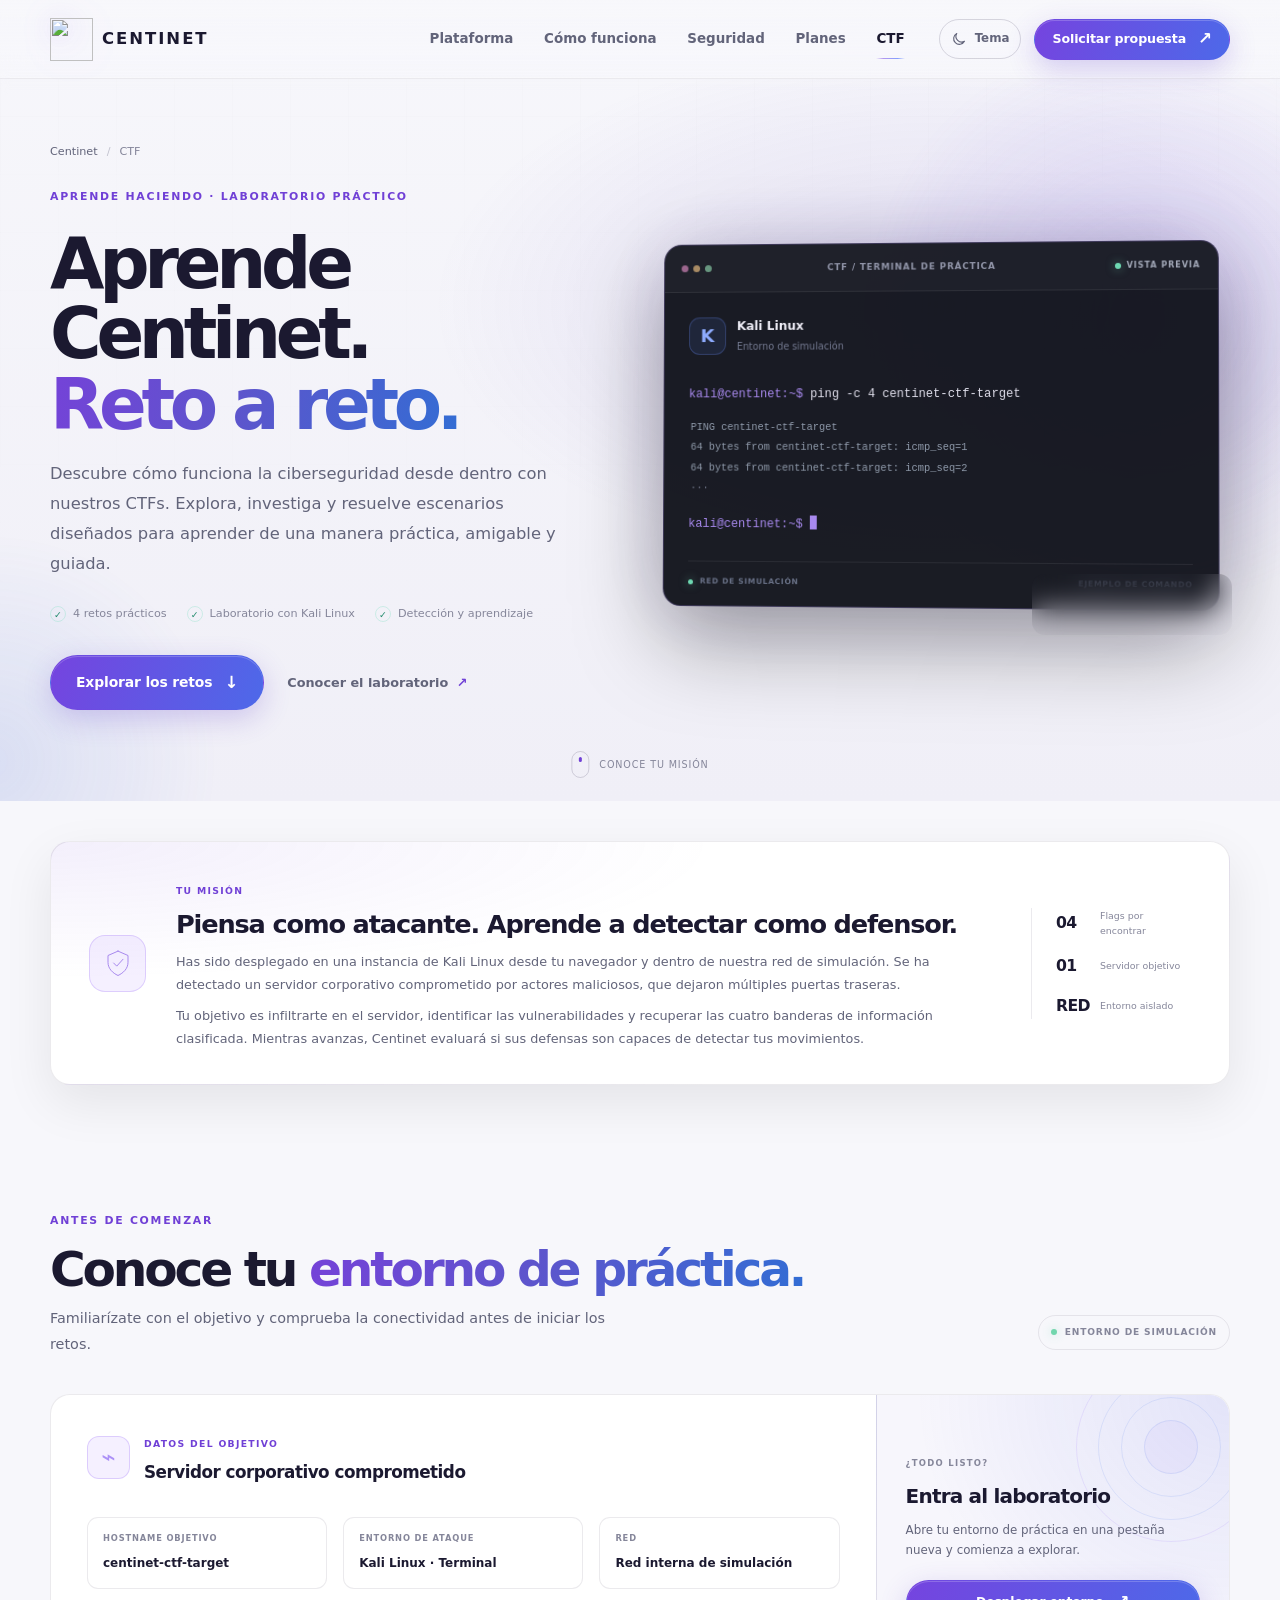
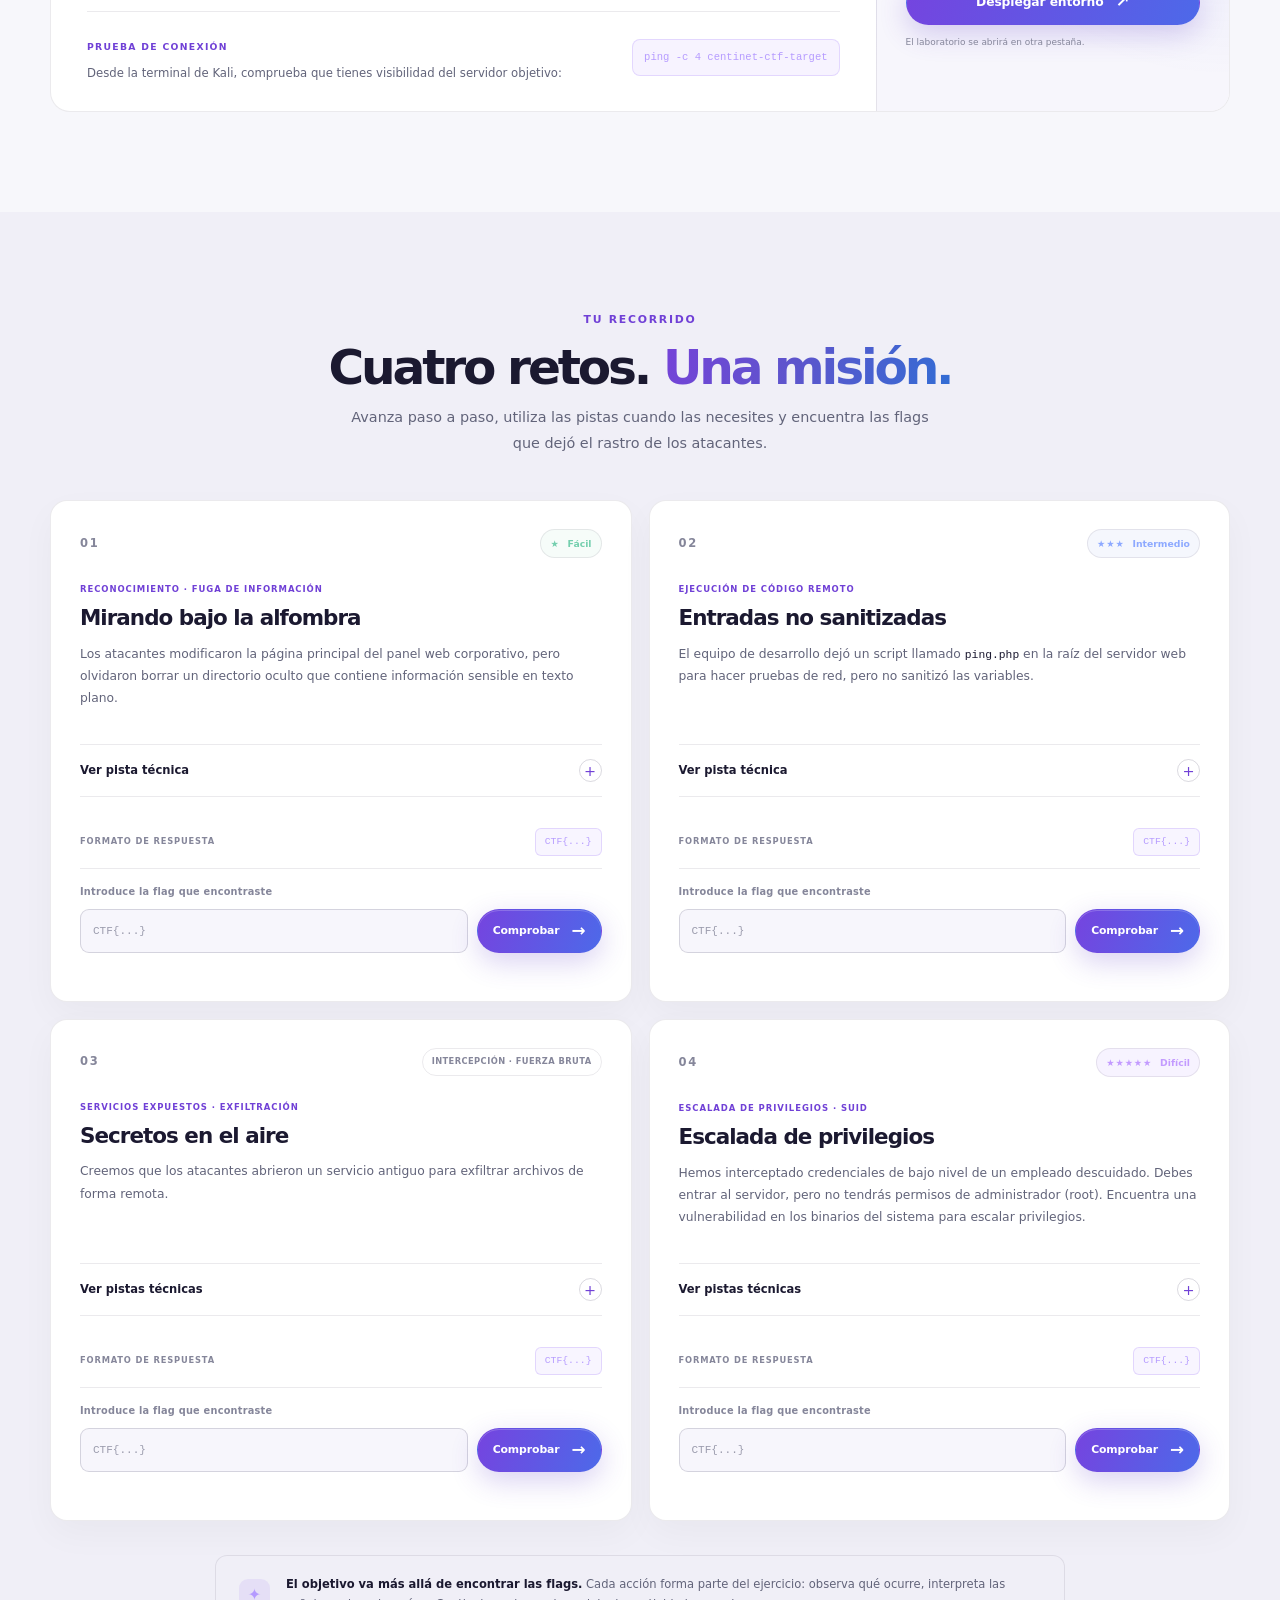
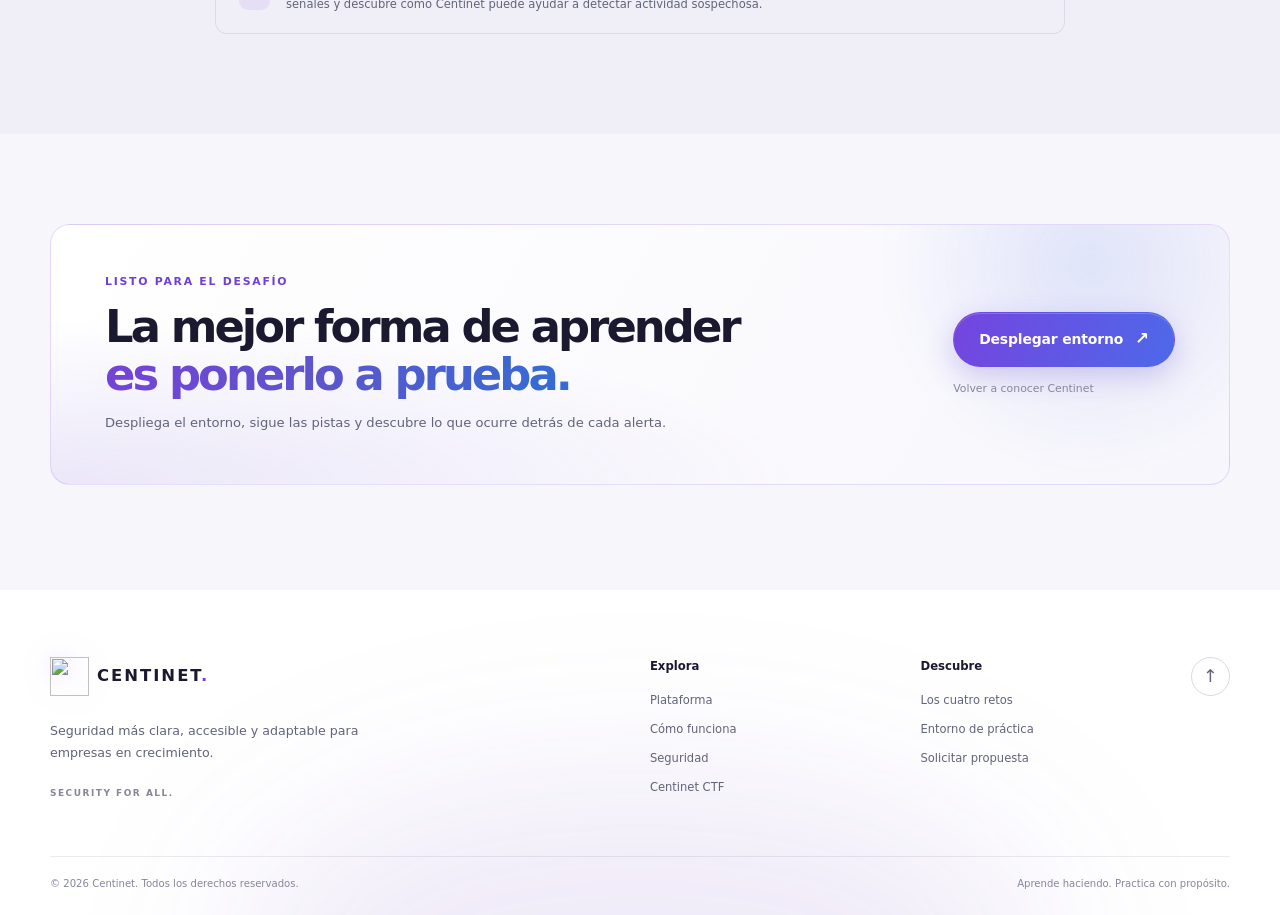
==== commit 6690f3ff: "Update ctf.html" ====
--- a/Web Site Centinet/ctf.html
+++ b/Web Site Centinet/ctf.html
@@ -134,7 +134,7 @@
             <div class="ctf-deploy-orbit" aria-hidden="true"><span></span><span></span><span></span></div>
             <h3>Entra al laboratorio</h3>
             <p>Abre tu entorno de práctica en una pestaña nueva y comienza a explorar.</p>
-            <a class="button button-primary button-full" href="http://ctf.centinet.ctf" target="_blank" rel="noopener noreferrer">Desplegar entorno <span aria-hidden="true">↗</span></a>
+            <a class="button button-primary button-full" href="http://ctf.centinet.net" target="_blank" rel="noopener noreferrer">Desplegar entorno <span aria-hidden="true">↗</span></a>
             <small>El laboratorio se abrirá en otra pestaña.</small>
           </aside>
         </div>
@@ -251,7 +251,7 @@
       <div class="container ctf-final-panel reveal">
         <div class="ctf-final-glow" aria-hidden="true"></div>
         <div class="ctf-final-copy"><div class="eyebrow"></span> LISTO PARA EL DESAFÍO</div><h2>La mejor forma de aprender<br><span class="gradient-text">es ponerlo a prueba.</span></h2><p>Despliega el entorno, sigue las pistas y descubre lo que ocurre detrás de cada alerta.</p></div>
-        <div class="ctf-final-actions"><a class="button button-primary button-large" href="http://ctf.centinet.ctf" target="_blank" rel="noopener noreferrer">Desplegar entorno <span aria-hidden="true">↗</span></a><a class="ctf-back-link" href="index.html">Volver a conocer Centinet</a></div>
+        <div class="ctf-final-actions"><a class="button button-primary button-large" href="http://ctf.centinet.net" target="_blank" rel="noopener noreferrer">Desplegar entorno <span aria-hidden="true">↗</span></a><a class="ctf-back-link" href="index.html">Volver a conocer Centinet</a></div>
       </div>
     </section>
   </main>
